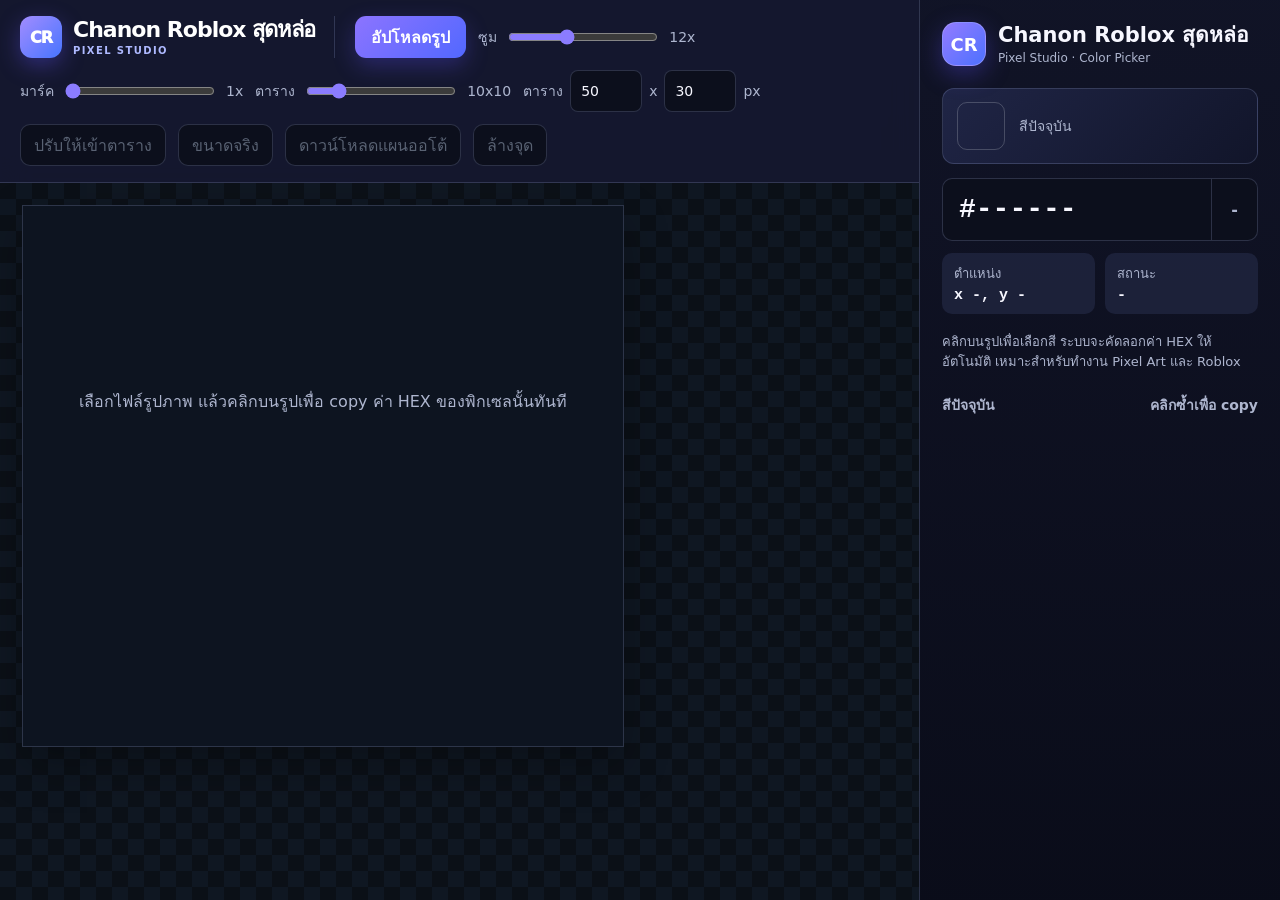
==== index.html @ 6ecd6771 "Update Pixel Studio web app" ====
<!doctype html>
<html lang="th">
<head>
  <meta charset="utf-8">
  <meta name="viewport" content="width=device-width, initial-scale=1">
  <title>Chanon Roblox Pixel Studio</title>
  <style>
    :root {
      color-scheme: dark;
      --ink: #f7f7ff;
      --muted: #aeb6cf;
      --line: rgba(147, 157, 205, .24);
      --panel: #101323;
      --soft: rgba(32, 38, 65, .78);
      --field: #0c0f1c;
      --accent: #8b7cff;
      --accent-strong: #6d55f6;
      --mark: rgba(125, 104, 255, .32);
      font-family: Inter, ui-sans-serif, system-ui, -apple-system, BlinkMacSystemFont, "Segoe UI", sans-serif;
    }

    * {
      box-sizing: border-box;
    }

    body {
      margin: 0;
      min-height: 100vh;
      background:
        radial-gradient(circle at 12% 8%, rgba(100, 73, 255, .19), transparent 28rem),
        radial-gradient(circle at 86% 88%, rgba(29, 185, 255, .12), transparent 26rem),
        #090b15;
      color: var(--ink);
    }

    button,
    input {
      font: inherit;
    }

    .app {
      min-height: 100vh;
      display: grid;
      grid-template-columns: minmax(0, 1fr) 360px;
      gap: 0;
    }

    .stage {
      display: flex;
      flex-direction: column;
      min-width: 0;
      border-right: 1px solid var(--line);
      background: linear-gradient(180deg, rgba(19, 23, 42, .96), rgba(12, 15, 29, .98));
    }

    .toolbar {
      display: flex;
      align-items: center;
      gap: 12px;
      min-height: 76px;
      padding: 16px 20px;
      border-bottom: 1px solid var(--line);
      background: rgba(21, 25, 47, .88);
      backdrop-filter: blur(14px);
      flex-wrap: wrap;
    }

    .top-brand {
      display: flex;
      align-items: center;
      gap: 11px;
      margin-right: 8px;
      padding-right: 19px;
      border-right: 1px solid var(--line);
      white-space: nowrap;
    }

    .top-brand-badge {
      width: 42px;
      height: 42px;
      display: grid;
      place-items: center;
      border-radius: 12px;
      background: linear-gradient(135deg, #a28cff, #4775ff);
      box-shadow: 0 7px 22px rgba(98, 80, 245, .38);
      color: #fff;
      font-weight: 950;
      letter-spacing: -.06em;
    }

    .top-brand-name {
      color: #fff;
      font-size: 22px;
      font-weight: 900;
      line-height: 1;
      letter-spacing: -.045em;
    }

    .top-brand-name span {
      display: block;
      margin-top: 5px;
      color: #aeb9ff;
      font-size: 10px;
      font-weight: 800;
      letter-spacing: .14em;
      text-transform: uppercase;
    }

    .file {
      position: relative;
      display: inline-flex;
      align-items: center;
      justify-content: center;
      min-height: 42px;
      padding: 0 16px;
      border-radius: 11px;
      background: linear-gradient(135deg, #8c74ff, #5268ff);
      box-shadow: 0 8px 22px rgba(92, 75, 245, .30);
      color: white;
      font-weight: 700;
      cursor: pointer;
      overflow: hidden;
    }

    .file input {
      position: absolute;
      inset: 0;
      opacity: 0;
      cursor: pointer;
    }

    .control {
      display: inline-flex;
      align-items: center;
      gap: 9px;
      color: var(--muted);
      font-size: 14px;
      white-space: nowrap;
    }

    .control input {
      width: 150px;
      accent-color: var(--accent);
    }

    .size-box {
      display: inline-flex;
      align-items: center;
      gap: 7px;
      color: var(--muted);
      font-size: 14px;
      white-space: nowrap;
    }

    .size-box input {
      width: 72px;
      min-height: 42px;
      padding: 0 10px;
      border: 1px solid var(--line);
      border-radius: 8px;
      color: var(--ink);
      background: var(--field);
    }

    .ghost {
      min-height: 42px;
      padding: 0 13px;
      border: 1px solid var(--line);
      border-radius: 10px;
      background: var(--field);
      color: var(--ink);
      cursor: pointer;
      transition: border-color .18s ease, background .18s ease, transform .18s ease;
    }

    .ghost:not(:disabled):hover { border-color: rgba(153, 137, 255, .85); background: #171b31; transform: translateY(-1px); }
    .file:hover { filter: brightness(1.1); transform: translateY(-1px); }

    .ghost:disabled {
      color: #596273;
      cursor: default;
    }

    .workspace {
      position: relative;
      flex: 1;
      min-height: 0;
      overflow: auto;
      padding: 22px;
      background:
        linear-gradient(45deg, #0f1722 25%, transparent 25%),
        linear-gradient(-45deg, #0f1722 25%, transparent 25%),
        linear-gradient(45deg, transparent 75%, #0f1722 75%),
        linear-gradient(-45deg, transparent 75%, #0f1722 75%);
      background-color: #0b1017;
      background-size: 32px 32px;
      background-position: 0 0, 0 16px, 16px -16px, -16px 0;
    }

    .image-wrap {
      position: relative;
      display: inline-block;
      min-width: 360px;
      min-height: 240px;
      background: #0d1420;
      border: 1px solid var(--line);
      box-shadow: 0 18px 42px rgba(0, 0, 0, .28);
      transform-origin: top left;
      user-select: none;
    }

    .empty {
      width: 600px;
      max-width: calc(100vw - 390px);
      height: 390px;
      display: grid;
      place-items: center;
      padding: 30px;
      color: var(--muted);
      text-align: center;
    }

    canvas {
      display: none;
    }

    .image-canvas {
      display: block;
      image-rendering: pixelated;
      image-rendering: crisp-edges;
      cursor: crosshair;
    }

    .marks {
      position: absolute;
      inset: 0;
      pointer-events: none;
    }

    .grid {
      position: absolute;
      inset: 0;
      pointer-events: none;
      opacity: .78;
    }

    .resize-dialog {
      width: min(1120px, calc(100vw - 32px));
      max-height: calc(100vh - 32px);
      padding: 0;
      border: 1px solid var(--line);
      border-radius: 12px;
      color: var(--ink);
      background: #111925;
      box-shadow: 0 24px 70px rgba(0, 0, 0, .58);
      overflow: auto;
    }

    .resize-dialog::backdrop {
      background: rgba(3, 7, 13, .76);
      backdrop-filter: blur(3px);
    }

    .dialog-content { padding: 22px; }
    .dialog-content h2 { margin: 0 0 8px; font-size: 20px; }
    .dialog-content p { margin: 0 0 18px; color: var(--muted); line-height: 1.55; }
    .dialog-grid { display: grid; grid-template-columns: 1fr 1fr; gap: 12px; }
    .dialog-field { display: grid; gap: 7px; color: var(--muted); font-size: 14px; }
    .dialog-field input {
      min-height: 46px;
      padding: 0 12px;
      border: 1px solid var(--line);
      border-radius: 8px;
      color: var(--ink);
      background: var(--field);
    }
    .resize-summary {
      margin: 16px 0;
      padding: 11px 12px;
      border-radius: 8px;
      background: var(--soft);
      color: var(--muted);
      font-size: 14px;
      line-height: 1.45;
    }
    .crop-help { margin-top: 16px; color: var(--muted); font-size: 13px; line-height: 1.5; }
    .crop-canvas-wrap {
      position: relative;
      margin-top: 16px;
      overflow: hidden;
      border: 1px solid var(--line);
      border-radius: 8px;
      background: #080d14;
    }
    .crop-canvas { display: block; width: 100%; height: auto; cursor: grab; touch-action: none; }
    .crop-canvas.is-dragging { cursor: grabbing; }
    .crop-zoom { width: 100%; accent-color: var(--accent); }
    .dialog-actions { display: flex; justify-content: flex-end; gap: 10px; }
    .primary {
      min-height: 42px;
      padding: 0 16px;
      border: 0;
      border-radius: 8px;
      background: var(--accent-strong);
      color: white;
      font-weight: 700;
      cursor: pointer;
    }

    .mark {
      position: absolute;
      border: 1px solid rgba(245, 247, 251, .95);
      background: var(--mark);
      box-shadow: 0 0 0 1px rgba(0, 0, 0, .75), 0 0 0 9999px rgba(96, 165, 250, .014);
    }

    .side {
      padding: 22px;
      background: linear-gradient(180deg, rgba(17, 20, 39, .96), rgba(10, 12, 25, .98));
    }

    .brand {
      display: flex;
      align-items: center;
      gap: 12px;
      margin: 0 0 22px;
    }

    .brand-icon {
      width: 44px;
      height: 44px;
      display: grid;
      place-items: center;
      border: 1px solid rgba(180, 169, 255, .5);
      border-radius: 14px;
      background: linear-gradient(135deg, #937bff, #4d71ff);
      box-shadow: 0 8px 24px rgba(89, 75, 236, .36);
      color: white;
      font-weight: 900;
      font-size: 18px;
    }

    .brand h1 {
      margin: 0;
      font-size: 21px;
      line-height: 1.2;
      letter-spacing: 0;
    }

    .brand p {
      margin: 3px 0 0;
      color: var(--muted);
      font-size: 12px;
    }

    .preview {
      height: 76px;
      border-radius: 12px;
      border: 1px solid var(--line);
      background: linear-gradient(135deg, rgba(34, 40, 74, .9), rgba(18, 22, 43, .9));
      margin-bottom: 14px;
      overflow: hidden;
      display: flex;
      align-items: center;
      gap: 14px;
      padding: 14px;
    }

    .preview-color {
      width: 48px;
      height: 48px;
      flex: 0 0 auto;
      border-radius: 10px;
      border: 1px solid rgba(245, 247, 251, .2);
      background: transparent;
    }

    .preview-label {
      color: var(--muted);
      font-size: 14px;
      line-height: 1.35;
    }

    .hex-row {
      display: grid;
      grid-template-columns: 1fr 46px;
      border: 1px solid var(--line);
      border-radius: 10px;
      background: var(--field);
      overflow: hidden;
      margin-bottom: 12px;
    }

    .hex {
      min-width: 0;
      padding: 15px 16px;
      font-size: 28px;
      font-weight: 800;
      letter-spacing: 0;
      font-family: ui-monospace, SFMono-Regular, Consolas, "Liberation Mono", monospace;
    }

    .copy-state {
      display: grid;
      place-items: center;
      border-left: 1px solid var(--line);
      color: var(--muted);
      font-weight: 800;
    }

    .meta {
      display: grid;
      grid-template-columns: 1fr 1fr;
      gap: 10px;
      margin-bottom: 18px;
    }

    .pill {
      padding: 10px 12px;
      border-radius: 10px;
      background: var(--soft);
      color: var(--muted);
      font-size: 13px;
    }

    .pill strong {
      display: block;
      margin-top: 3px;
      color: var(--ink);
      font-size: 15px;
      font-weight: 700;
      font-family: ui-monospace, SFMono-Regular, Consolas, "Liberation Mono", monospace;
    }

    .history-title {
      display: flex;
      align-items: center;
      justify-content: space-between;
      gap: 12px;
      margin: 22px 0 10px;
      color: var(--muted);
      font-size: 14px;
      font-weight: 700;
    }

    .chips {
      display: flex;
      flex-wrap: wrap;
      gap: 8px;
    }

    .chip {
      display: inline-grid;
      grid-template-columns: 22px auto;
      align-items: center;
      gap: 8px;
      min-height: 34px;
      padding: 6px 9px;
      border: 1px solid var(--line);
      border-radius: 8px;
      background: var(--field);
      cursor: pointer;
      color: var(--ink);
      font-size: 13px;
      font-family: ui-monospace, SFMono-Regular, Consolas, "Liberation Mono", monospace;
    }

    .swatch {
      width: 22px;
      height: 22px;
      border-radius: 5px;
      border: 1px solid rgba(245, 247, 251, .22);
    }

    .hint {
      color: var(--muted);
      font-size: 13px;
      line-height: 1.55;
    }

    @media (max-width: 840px) {
      .app {
        grid-template-columns: 1fr;
      }

      .stage {
        border-right: 0;
      }

      .side {
        border-top: 1px solid var(--line);
      }

      .empty {
        max-width: calc(100vw - 46px);
      }

      .top-brand {
        width: 100%;
        margin-right: 0;
        padding: 0 0 12px;
        border-right: 0;
        border-bottom: 1px solid var(--line);
      }
    }
  </style>
</head>
<body>
  <main class="app">
    <section class="stage">
      <div class="toolbar">
        <div class="top-brand" aria-label="Chanon Roblox Pixel Studio">
          <div class="top-brand-badge">CR</div>
          <div class="top-brand-name">Chanon Roblox สุดหล่อ<span>Pixel Studio</span></div>
        </div>
        <label class="file">
          อัปโหลดรูป
          <input id="fileInput" type="file" accept="image/*">
        </label>
        <label class="control">
          ซูม
          <input id="zoomInput" type="range" min="1" max="30" value="12">
          <span id="zoomText">12x</span>
        </label>
        <label class="control">
          มาร์ค
          <input id="markSizeInput" type="range" min="1" max="24" value="1">
          <span id="markSizeText">1x</span>
        </label>
        <label class="control">
          ตาราง
          <input id="gridSizeInput" type="range" min="1" max="50" value="10">
          <span id="gridSizeText">10x10</span>
        </label>
        <label class="size-box">
          ตาราง
          <input id="widthInput" type="number" min="1" max="2000" value="50" aria-label="ความกว้างพิกเซล">
          x
          <input id="heightInput" type="number" min="1" max="2000" value="30" aria-label="ความสูงพิกเซล">
          px
        </label>
        <button id="resizeImage" class="ghost" type="button" disabled>ปรับให้เข้าตาราง</button>
        <button id="naturalSize" class="ghost" type="button" disabled>ขนาดจริง</button>
        <button id="exportPlan" class="ghost" type="button" disabled>ดาวน์โหลดแผนออโต้</button>
        <button id="clearMarks" class="ghost" type="button" disabled>ล้างจุด</button>
      </div>

      <div class="workspace">
        <div id="imageWrap" class="image-wrap">
          <div id="empty" class="empty">เลือกไฟล์รูปภาพ แล้วคลิกบนรูปเพื่อ copy ค่า HEX ของพิกเซลนั้นทันที</div>
          <canvas id="displayCanvas" class="image-canvas"></canvas>
          <div id="grid" class="grid"></div>
          <div id="marks" class="marks"></div>
        </div>
      </div>
    </section>

    <aside class="side">
      <div class="brand">
        <div class="brand-icon">CR</div>
        <div>
          <h1>Chanon Roblox สุดหล่อ</h1>
          <p>Pixel Studio · Color Picker</p>
        </div>
      </div>
      <div class="preview">
        <div id="previewColor" class="preview-color"></div>
        <div class="preview-label">สีปัจจุบัน</div>
      </div>
      <div class="hex-row">
        <div id="hexValue" class="hex">#------</div>
        <div id="copyState" class="copy-state">-</div>
      </div>
      <div class="meta">
        <div class="pill">ตำแหน่ง<strong id="posValue">x -, y -</strong></div>
        <div class="pill">สถานะ<strong id="countValue">-</strong></div>
      </div>
      <p class="hint">คลิกบนรูปเพื่อเลือกสี ระบบจะคัดลอกค่า HEX ให้อัตโนมัติ เหมาะสำหรับทำงาน Pixel Art และ Roblox</p>
      <div class="history-title">
        <span>สีปัจจุบัน</span>
        <span>คลิกซ้ำเพื่อ copy</span>
      </div>
      <div id="history" class="chips"></div>
    </aside>
  </main>

  <dialog id="resizeDialog" class="resize-dialog">
    <form id="resizeForm" method="dialog" class="dialog-content">
      <h2>ตั้งค่าตารางพิกเซล</h2>
      <p id="sourceInfo">รูปที่อัปโหลดจะถูกปรับให้มี 1 พิกเซลต่อ 1 ช่องตาราง</p>
      <div class="dialog-grid">
        <label class="dialog-field">ความกว้าง (ช่อง / px)<input id="dialogWidth" type="number" min="1" max="2000" value="50" required></label>
        <label class="dialog-field">ความสูง (ช่อง / px)<input id="dialogHeight" type="number" min="1" max="2000" value="30" required></label>
      </div>
      <div class="crop-canvas-wrap"><canvas id="cropCanvas" class="crop-canvas" width="1050" height="600"></canvas></div>
      <p class="crop-help">ลากกรอบสว่างเพื่อเลือกส่วนของรูป แล้วเลื่อนซูมเพื่อเลือกพื้นที่ให้แคบลง</p>
      <label class="dialog-field">ซูมพื้นที่ครอป<input id="cropZoom" class="crop-zoom" type="range" min="100" max="500" value="100"></label>
      <div id="resizeSummary" class="resize-summary"></div>
      <div class="dialog-actions">
        <button id="cancelResize" class="ghost" type="button">ยกเลิก</button>
        <button class="primary" type="submit">ตกลง ใช้รูปนี้</button>
      </div>
    </form>
  </dialog>

  <script>
    const fileInput = document.getElementById('fileInput');
    const zoomInput = document.getElementById('zoomInput');
    const zoomText = document.getElementById('zoomText');
    const markSizeInput = document.getElementById('markSizeInput');
    const markSizeText = document.getElementById('markSizeText');
    const gridSizeInput = document.getElementById('gridSizeInput');
    const gridSizeText = document.getElementById('gridSizeText');
    const widthInput = document.getElementById('widthInput');
    const heightInput = document.getElementById('heightInput');
    const resizeImage = document.getElementById('resizeImage');
    const naturalSize = document.getElementById('naturalSize');
    const exportPlan = document.getElementById('exportPlan');
    const clearMarks = document.getElementById('clearMarks');
    const imageWrap = document.getElementById('imageWrap');
    const empty = document.getElementById('empty');
    const canvas = document.getElementById('displayCanvas');
    const ctx = canvas.getContext('2d', { willReadFrequently: true });
    const grid = document.getElementById('grid');
    const marks = document.getElementById('marks');
    const previewColor = document.getElementById('previewColor');
    const hexValue = document.getElementById('hexValue');
    const copyState = document.getElementById('copyState');
    const posValue = document.getElementById('posValue');
    const countValue = document.getElementById('countValue');
    const history = document.getElementById('history');
    const resizeDialog = document.getElementById('resizeDialog');
    const resizeForm = document.getElementById('resizeForm');
    const dialogWidth = document.getElementById('dialogWidth');
    const dialogHeight = document.getElementById('dialogHeight');
    const sourceInfo = document.getElementById('sourceInfo');
    const resizeSummary = document.getElementById('resizeSummary');
    const cancelResize = document.getElementById('cancelResize');
    const cropCanvas = document.getElementById('cropCanvas');
    const cropCtx = cropCanvas.getContext('2d');
    const cropZoomInput = document.getElementById('cropZoom');

    let imageReady = false;
    let sourceImage = null;
    let pendingImage = null;
    let cropSelection = null;
    let committedCrop = null;
    let cropDrag = null;
    let zoom = Number(zoomInput.value);
    let markSize = Number(markSizeInput.value);
    let gridSize = Number(gridSizeInput.value);
    let latestCopyTimer = 0;

    function componentToHex(value) {
      return value.toString(16).padStart(2, '0').toUpperCase();
    }

    function rgbToHex(r, g, b) {
      return `#${componentToHex(r)}${componentToHex(g)}${componentToHex(b)}`;
    }

    async function copyHex(hex) {
      try {
        await navigator.clipboard.writeText(hex);
        setCopyState('✓');
      } catch {
        fallbackCopy(hex);
      }
    }

    function fallbackCopy(hex) {
      const input = document.createElement('input');
      input.value = hex;
      input.style.position = 'fixed';
      input.style.opacity = '0';
      document.body.appendChild(input);
      input.select();
      document.execCommand('copy');
      input.remove();
      setCopyState('✓');
    }

    function setCopyState(text) {
      copyState.textContent = text;
      window.clearTimeout(latestCopyTimer);
      latestCopyTimer = window.setTimeout(() => {
        copyState.textContent = '-';
      }, 900);
    }

    function applyZoom() {
      zoom = Number(zoomInput.value);
      zoomText.textContent = `${zoom}x`;
      canvas.style.width = `${canvas.width * zoom}px`;
      canvas.style.height = `${canvas.height * zoom}px`;
      imageWrap.style.width = imageReady ? `${canvas.width * zoom}px` : '';
      imageWrap.style.height = imageReady ? `${canvas.height * zoom}px` : '';
      marks.style.width = `${canvas.width * zoom}px`;
      marks.style.height = `${canvas.height * zoom}px`;
      grid.style.width = `${canvas.width * zoom}px`;
      grid.style.height = `${canvas.height * zoom}px`;
      applyGrid();

      for (const mark of marks.children) {
        positionMark(mark);
      }
    }

    function applyMarkSize() {
      markSize = Number(markSizeInput.value);
      markSizeText.textContent = `${markSize}x`;

      for (const mark of marks.children) {
        positionMark(mark);
      }
    }

    function applyGrid() {
      gridSize = Number(gridSizeInput.value);
      gridSizeText.textContent = `${gridSize}x${gridSize}`;
      const step = Math.max(1, gridSize * zoom);
      grid.style.backgroundImage = [
        'linear-gradient(to right, rgba(255,255,255,.86) 1px, transparent 1px)',
        'linear-gradient(to bottom, rgba(255,255,255,.86) 1px, transparent 1px)'
      ].join(',');
      grid.style.backgroundSize = `${step}px ${step}px`;
    }

    function positionMark(mark) {
      const x = Number(mark.dataset.x);
      const y = Number(mark.dataset.y);
      const size = Math.max(zoom, zoom * markSize);
      const centerOffset = (size - zoom) / 2;

      mark.style.left = `${(x * zoom) - centerOffset}px`;
      mark.style.top = `${(y * zoom) - centerOffset}px`;
      mark.style.width = `${size}px`;
      mark.style.height = `${size}px`;
    }

    function resetPickedState() {
      marks.innerHTML = '';
      history.innerHTML = '';
      countValue.textContent = '-';
      clearMarks.disabled = true;
      hexValue.textContent = '#------';
      posValue.textContent = 'x -, y -';
      previewColor.style.background = 'transparent';
    }

    function drawSourceToCanvas(width, height) {
      if (!sourceImage) return;

      canvas.width = width;
      canvas.height = height;
      ctx.imageSmoothingEnabled = false;
      ctx.clearRect(0, 0, canvas.width, canvas.height);
      const crop = committedCrop || {
        x: 0, y: 0, width: sourceImage.naturalWidth, height: sourceImage.naturalHeight
      };
      ctx.drawImage(sourceImage, crop.x, crop.y, crop.width, crop.height, 0, 0, width, height);

      widthInput.value = String(width);
      heightInput.value = String(height);
      resetPickedState();
      exportPlan.disabled = false;
      applyZoom();
    }

    function getRequestedSize() {
      const width = Math.max(1, Math.min(2000, Math.floor(Number(widthInput.value) || 1)));
      const height = Math.max(1, Math.min(2000, Math.floor(Number(heightInput.value) || 1)));
      return { width, height };
    }

    function getDialogSize() {
      const width = Math.max(1, Math.min(2000, Math.floor(Number(dialogWidth.value) || 1)));
      const height = Math.max(1, Math.min(2000, Math.floor(Number(dialogHeight.value) || 1)));
      return { width, height };
    }

    function clamp(value, min, max) {
      return Math.max(min, Math.min(max, value));
    }

    function resetCropSelection() {
      if (!pendingImage) return;
      const { width, height } = getDialogSize();
      const aspect = width / height;
      let cropWidth = pendingImage.naturalWidth;
      let cropHeight = cropWidth / aspect;
      if (cropHeight > pendingImage.naturalHeight) {
        cropHeight = pendingImage.naturalHeight;
        cropWidth = cropHeight * aspect;
      }
      cropSelection = {
        x: (pendingImage.naturalWidth - cropWidth) / 2,
        y: (pendingImage.naturalHeight - cropHeight) / 2,
        baseWidth: cropWidth,
        baseHeight: cropHeight,
        width: cropWidth,
        height: cropHeight
      };
      cropZoomInput.value = '100';
      drawCropCanvas();
    }

    function getCropDisplay() {
      const scale = Math.min(cropCanvas.width / pendingImage.naturalWidth, cropCanvas.height / pendingImage.naturalHeight);
      const width = pendingImage.naturalWidth * scale;
      const height = pendingImage.naturalHeight * scale;
      return { scale, x: (cropCanvas.width - width) / 2, y: (cropCanvas.height - height) / 2, width, height };
    }

    function drawCropCanvas() {
      if (!pendingImage || !cropSelection) return;
      const display = getCropDisplay();
      cropCtx.fillStyle = '#080d14';
      cropCtx.fillRect(0, 0, cropCanvas.width, cropCanvas.height);
      cropCtx.drawImage(pendingImage, display.x, display.y, display.width, display.height);
      const rect = {
        x: display.x + cropSelection.x * display.scale,
        y: display.y + cropSelection.y * display.scale,
        width: cropSelection.width * display.scale,
        height: cropSelection.height * display.scale
      };
      cropCtx.fillStyle = 'rgba(0, 0, 0, .58)';
      cropCtx.fillRect(0, 0, cropCanvas.width, rect.y);
      cropCtx.fillRect(0, rect.y + rect.height, cropCanvas.width, cropCanvas.height - rect.y - rect.height);
      cropCtx.fillRect(0, rect.y, rect.x, rect.height);
      cropCtx.fillRect(rect.x + rect.width, rect.y, cropCanvas.width - rect.x - rect.width, rect.height);
      cropCtx.strokeStyle = '#f5f7fb';
      cropCtx.lineWidth = 2;
      cropCtx.strokeRect(rect.x, rect.y, rect.width, rect.height);
      const { width: targetWidth, height: targetHeight } = getDialogSize();
      const cellWidth = rect.width / targetWidth;
      const cellHeight = rect.height / targetHeight;
      cropCtx.save();
      cropCtx.beginPath();
      cropCtx.rect(rect.x, rect.y, rect.width, rect.height);
      cropCtx.clip();
      cropCtx.strokeStyle = 'rgba(245, 247, 251, .26)';
      cropCtx.lineWidth = .5;
      cropCtx.beginPath();
      for (let column = 1; column < targetWidth; column += 1) {
        const x = rect.x + column * cellWidth;
        cropCtx.moveTo(x, rect.y);
        cropCtx.lineTo(x, rect.y + rect.height);
      }
      for (let row = 1; row < targetHeight; row += 1) {
        const y = rect.y + row * cellHeight;
        cropCtx.moveTo(rect.x, y);
        cropCtx.lineTo(rect.x + rect.width, y);
      }
      cropCtx.stroke();
      cropCtx.restore();
    }

    function applyCropZoom() {
      if (!cropSelection || !pendingImage) return;
      const zoomFactor = Number(cropZoomInput.value) / 100;
      const centerX = cropSelection.x + cropSelection.width / 2;
      const centerY = cropSelection.y + cropSelection.height / 2;
      cropSelection.width = cropSelection.baseWidth / zoomFactor;
      cropSelection.height = cropSelection.baseHeight / zoomFactor;
      cropSelection.x = clamp(centerX - cropSelection.width / 2, 0, pendingImage.naturalWidth - cropSelection.width);
      cropSelection.y = clamp(centerY - cropSelection.height / 2, 0, pendingImage.naturalHeight - cropSelection.height);
      drawCropCanvas();
      updateResizeSummary();
    }

    function updateResizeSummary() {
      if (!pendingImage) return;
      const { width, height } = getDialogSize();
      const widthAction = width === pendingImage.naturalWidth ? 'คงความกว้างเดิม' : width < pendingImage.naturalWidth ? 'ย่อความกว้าง' : 'ขยายความกว้าง';
      const heightAction = height === pendingImage.naturalHeight ? 'คงความสูงเดิม' : height < pendingImage.naturalHeight ? 'ย่อความสูง' : 'ขยายความสูง';
      resizeSummary.textContent = `ผลลัพธ์: ตาราง ${width} × ${height} ช่อง (${widthAction}, ${heightAction}) — ช่องละ 1 พิกเซล`;
    }

    function openResizeDialog() {
      dialogWidth.value = widthInput.value;
      dialogHeight.value = heightInput.value;
      sourceInfo.textContent = `ขนาดรูปต้นฉบับ ${pendingImage.naturalWidth} × ${pendingImage.naturalHeight} px เลือกขนาดตารางที่ต้องการ แล้วรูปจะถูกย่อหรือขยายให้พอดีทุกช่อง`;
      updateResizeSummary();
      resetCropSelection();
      resizeDialog.showModal();
    }

    function addMark(x, y, hex) {
      marks.innerHTML = '';
      const mark = document.createElement('div');
      mark.className = 'mark';
      mark.dataset.x = x;
      mark.dataset.y = y;
      mark.title = `${hex} (${x}, ${y})`;
      mark.style.background = 'var(--mark)';
      marks.appendChild(mark);
      positionMark(mark);
      countValue.textContent = 'เลือกแล้ว';
      clearMarks.disabled = false;
    }

    function addHistory(hex) {
      history.innerHTML = '';
      const chip = document.createElement('button');
      chip.className = 'chip';
      chip.type = 'button';
      chip.innerHTML = `<span class="swatch" style="background:${hex}"></span><span>${hex}</span>`;
      chip.addEventListener('click', () => copyHex(hex));
      history.prepend(chip);
    }

    function pickPixel(event) {
      if (!imageReady) return;

      const rect = canvas.getBoundingClientRect();
      const x = Math.floor((event.clientX - rect.left) / zoom);
      const y = Math.floor((event.clientY - rect.top) / zoom);

      if (x < 0 || y < 0 || x >= canvas.width || y >= canvas.height) return;

      const [r, g, b] = ctx.getImageData(x, y, 1, 1).data;
      const hex = rgbToHex(r, g, b);
      hexValue.textContent = hex;
      previewColor.style.background = hex;
      posValue.textContent = `x ${x}, y ${y}`;
      addMark(x, y, hex);
      addHistory(hex);
      copyHex(hex);
    }

    function loadImage(file) {
      const reader = new FileReader();
      reader.onload = () => {
        const image = new Image();
        image.onload = () => {
          pendingImage = image;
          openResizeDialog();
        };
        image.src = reader.result;
      };
      reader.readAsDataURL(file);
    }

    fileInput.addEventListener('change', () => {
      const file = fileInput.files && fileInput.files[0];
      if (file) loadImage(file);
    });

    zoomInput.addEventListener('input', applyZoom);
    markSizeInput.addEventListener('input', applyMarkSize);
    gridSizeInput.addEventListener('input', applyGrid);
    canvas.addEventListener('click', pickPixel);

    resizeImage.addEventListener('click', () => {
      const requested = getRequestedSize();
      drawSourceToCanvas(requested.width, requested.height);
    });

    naturalSize.addEventListener('click', () => {
      if (!sourceImage) return;
      const crop = committedCrop || sourceImage;
      drawSourceToCanvas(Math.round(crop.width || crop.naturalWidth), Math.round(crop.height || crop.naturalHeight));
    });

    dialogWidth.addEventListener('input', () => { updateResizeSummary(); resetCropSelection(); });
    dialogHeight.addEventListener('input', () => { updateResizeSummary(); resetCropSelection(); });
    cropZoomInput.addEventListener('input', applyCropZoom);

    cropCanvas.addEventListener('pointerdown', (event) => {
      if (!cropSelection || !pendingImage) return;
      const bounds = cropCanvas.getBoundingClientRect();
      const display = getCropDisplay();
      const x = (event.clientX - bounds.left) * (cropCanvas.width / bounds.width);
      const y = (event.clientY - bounds.top) * (cropCanvas.height / bounds.height);
      const rectX = display.x + cropSelection.x * display.scale;
      const rectY = display.y + cropSelection.y * display.scale;
      const rectW = cropSelection.width * display.scale;
      const rectH = cropSelection.height * display.scale;
      if (x < rectX || x > rectX + rectW || y < rectY || y > rectY + rectH) return;
      cropDrag = { x, y, cropX: cropSelection.x, cropY: cropSelection.y, scale: display.scale };
      cropCanvas.setPointerCapture(event.pointerId);
      cropCanvas.classList.add('is-dragging');
    });

    cropCanvas.addEventListener('pointermove', (event) => {
      if (!cropDrag || !pendingImage) return;
      const bounds = cropCanvas.getBoundingClientRect();
      const x = (event.clientX - bounds.left) * (cropCanvas.width / bounds.width);
      const y = (event.clientY - bounds.top) * (cropCanvas.height / bounds.height);
      cropSelection.x = clamp(cropDrag.cropX + (x - cropDrag.x) / cropDrag.scale, 0, pendingImage.naturalWidth - cropSelection.width);
      cropSelection.y = clamp(cropDrag.cropY + (y - cropDrag.y) / cropDrag.scale, 0, pendingImage.naturalHeight - cropSelection.height);
      drawCropCanvas();
    });

    function stopCropDrag() {
      cropDrag = null;
      cropCanvas.classList.remove('is-dragging');
    }

    cropCanvas.addEventListener('pointerup', stopCropDrag);
    cropCanvas.addEventListener('pointercancel', stopCropDrag);

    resizeForm.addEventListener('submit', () => {
      const { width, height } = getDialogSize();
      sourceImage = pendingImage;
      committedCrop = { ...cropSelection };
      pendingImage = null;
      widthInput.value = String(width);
      heightInput.value = String(height);
      imageReady = true;
      empty.style.display = 'none';
      canvas.style.display = 'block';
      resizeImage.disabled = false;
      naturalSize.disabled = false;
      drawSourceToCanvas(width, height);
      cropSelection = null;
    });

    cancelResize.addEventListener('click', () => {
      resizeDialog.close();
      fileInput.value = '';
      pendingImage = null;
    });

    resizeDialog.addEventListener('cancel', () => {
      fileInput.value = '';
      pendingImage = null;
    });

    clearMarks.addEventListener('click', () => {
      marks.innerHTML = '';
      history.innerHTML = '';
      countValue.textContent = '-';
      clearMarks.disabled = true;
    });

    exportPlan.addEventListener('click', () => {
      if (!imageReady || !canvas.width || !canvas.height) return;

      const data = ctx.getImageData(0, 0, canvas.width, canvas.height).data;
      const pixels = [];
      for (let y = 0; y < canvas.height; y += 1) {
        for (let x = 0; x < canvas.width; x += 1) {
          const index = (y * canvas.width + x) * 4;
          pixels.push({
            x,
            y,
            hex: rgbToHex(data[index], data[index + 1], data[index + 2])
          });
        }
      }

      const plan = {
        format: 'chanon-pixel-automation/v1',
        width: canvas.width,
        height: canvas.height,
        createdAt: new Date().toISOString(),
        pixels
      };
      const blob = new Blob([JSON.stringify(plan, null, 2)], { type: 'application/json' });
      const url = URL.createObjectURL(blob);
      const link = document.createElement('a');
      link.href = url;
      link.download = `chanon-pixel-plan-${canvas.width}x${canvas.height}.json`;
      link.click();
      URL.revokeObjectURL(url);
    });
  </script>
</body>
</html>
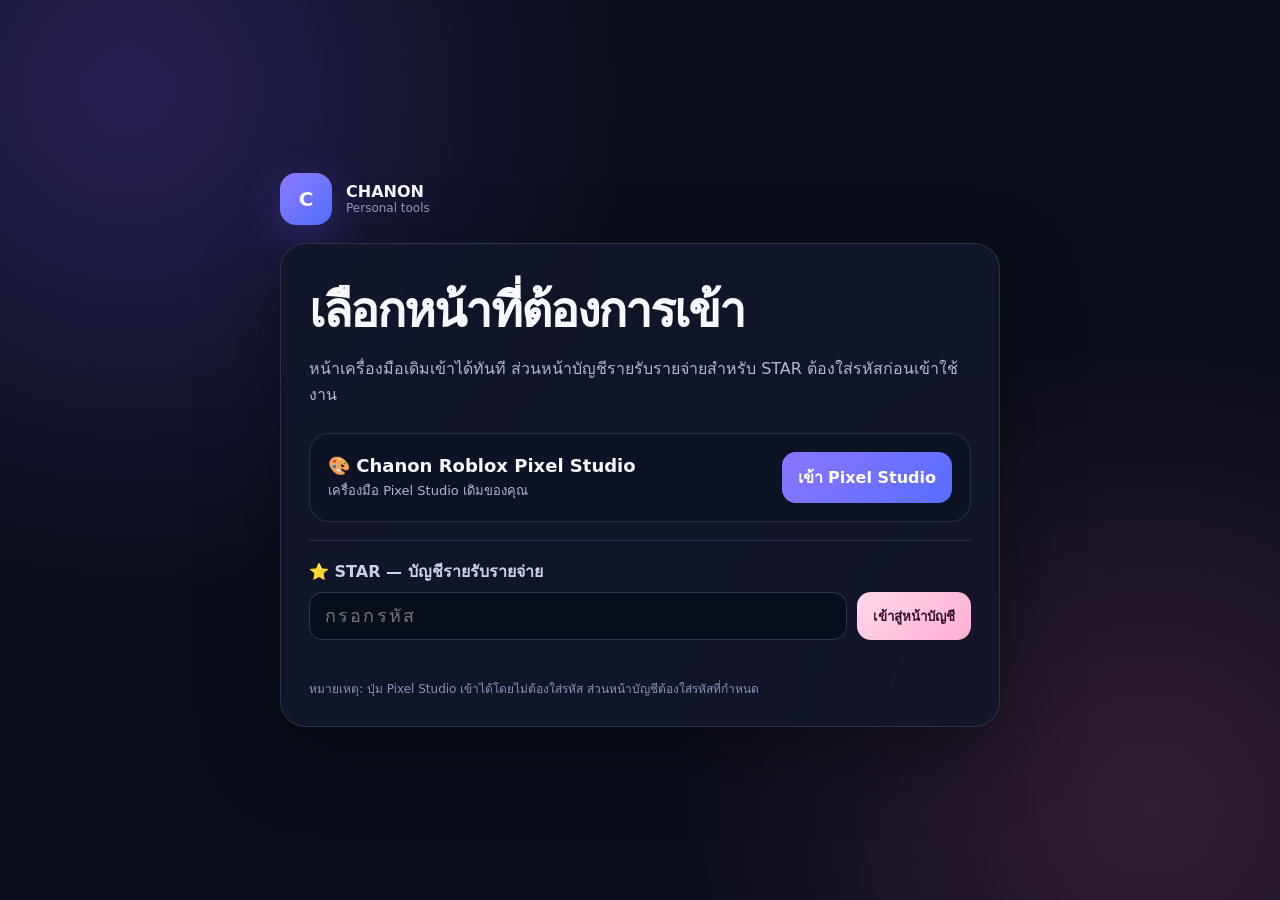
==== commit 3ae422e9: "Add gateway for Pixel Studio and STAR budget" ====
--- a/index.html
+++ b/index.html
@@ -1,1071 +1,70 @@
 <!doctype html>
 <html lang="th">
 <head>
-  <meta charset="utf-8">
-  <meta name="viewport" content="width=device-width, initial-scale=1">
-  <title>Chanon Roblox Pixel Studio</title>
-  <style>
-    :root {
-      color-scheme: dark;
-      --ink: #f7f7ff;
-      --muted: #aeb6cf;
-      --line: rgba(147, 157, 205, .24);
-      --panel: #101323;
-      --soft: rgba(32, 38, 65, .78);
-      --field: #0c0f1c;
-      --accent: #8b7cff;
-      --accent-strong: #6d55f6;
-      --mark: rgba(125, 104, 255, .32);
-      font-family: Inter, ui-sans-serif, system-ui, -apple-system, BlinkMacSystemFont, "Segoe UI", sans-serif;
-    }
-
-    * {
-      box-sizing: border-box;
-    }
-
-    body {
-      margin: 0;
-      min-height: 100vh;
-      background:
-        radial-gradient(circle at 12% 8%, rgba(100, 73, 255, .19), transparent 28rem),
-        radial-gradient(circle at 86% 88%, rgba(29, 185, 255, .12), transparent 26rem),
-        #090b15;
-      color: var(--ink);
-    }
-
-    button,
-    input {
-      font: inherit;
-    }
-
-    .app {
-      min-height: 100vh;
-      display: grid;
-      grid-template-columns: minmax(0, 1fr) 360px;
-      gap: 0;
-    }
-
-    .stage {
-      display: flex;
-      flex-direction: column;
-      min-width: 0;
-      border-right: 1px solid var(--line);
-      background: linear-gradient(180deg, rgba(19, 23, 42, .96), rgba(12, 15, 29, .98));
-    }
-
-    .toolbar {
-      display: flex;
-      align-items: center;
-      gap: 12px;
-      min-height: 76px;
-      padding: 16px 20px;
-      border-bottom: 1px solid var(--line);
-      background: rgba(21, 25, 47, .88);
-      backdrop-filter: blur(14px);
-      flex-wrap: wrap;
-    }
-
-    .top-brand {
-      display: flex;
-      align-items: center;
-      gap: 11px;
-      margin-right: 8px;
-      padding-right: 19px;
-      border-right: 1px solid var(--line);
-      white-space: nowrap;
-    }
-
-    .top-brand-badge {
-      width: 42px;
-      height: 42px;
-      display: grid;
-      place-items: center;
-      border-radius: 12px;
-      background: linear-gradient(135deg, #a28cff, #4775ff);
-      box-shadow: 0 7px 22px rgba(98, 80, 245, .38);
-      color: #fff;
-      font-weight: 950;
-      letter-spacing: -.06em;
-    }
-
-    .top-brand-name {
-      color: #fff;
-      font-size: 22px;
-      font-weight: 900;
-      line-height: 1;
-      letter-spacing: -.045em;
-    }
-
-    .top-brand-name span {
-      display: block;
-      margin-top: 5px;
-      color: #aeb9ff;
-      font-size: 10px;
-      font-weight: 800;
-      letter-spacing: .14em;
-      text-transform: uppercase;
-    }
-
-    .file {
-      position: relative;
-      display: inline-flex;
-      align-items: center;
-      justify-content: center;
-      min-height: 42px;
-      padding: 0 16px;
-      border-radius: 11px;
-      background: linear-gradient(135deg, #8c74ff, #5268ff);
-      box-shadow: 0 8px 22px rgba(92, 75, 245, .30);
-      color: white;
-      font-weight: 700;
-      cursor: pointer;
-      overflow: hidden;
-    }
-
-    .file input {
-      position: absolute;
-      inset: 0;
-      opacity: 0;
-      cursor: pointer;
-    }
-
-    .control {
-      display: inline-flex;
-      align-items: center;
-      gap: 9px;
-      color: var(--muted);
-      font-size: 14px;
-      white-space: nowrap;
-    }
-
-    .control input {
-      width: 150px;
-      accent-color: var(--accent);
-    }
-
-    .size-box {
-      display: inline-flex;
-      align-items: center;
-      gap: 7px;
-      color: var(--muted);
-      font-size: 14px;
-      white-space: nowrap;
-    }
-
-    .size-box input {
-      width: 72px;
-      min-height: 42px;
-      padding: 0 10px;
-      border: 1px solid var(--line);
-      border-radius: 8px;
-      color: var(--ink);
-      background: var(--field);
-    }
-
-    .ghost {
-      min-height: 42px;
-      padding: 0 13px;
-      border: 1px solid var(--line);
-      border-radius: 10px;
-      background: var(--field);
-      color: var(--ink);
-      cursor: pointer;
-      transition: border-color .18s ease, background .18s ease, transform .18s ease;
-    }
-
-    .ghost:not(:disabled):hover { border-color: rgba(153, 137, 255, .85); background: #171b31; transform: translateY(-1px); }
-    .file:hover { filter: brightness(1.1); transform: translateY(-1px); }
-
-    .ghost:disabled {
-      color: #596273;
-      cursor: default;
-    }
-
-    .workspace {
-      position: relative;
-      flex: 1;
-      min-height: 0;
-      overflow: auto;
-      padding: 22px;
-      background:
-        linear-gradient(45deg, #0f1722 25%, transparent 25%),
-        linear-gradient(-45deg, #0f1722 25%, transparent 25%),
-        linear-gradient(45deg, transparent 75%, #0f1722 75%),
-        linear-gradient(-45deg, transparent 75%, #0f1722 75%);
-      background-color: #0b1017;
-      background-size: 32px 32px;
-      background-position: 0 0, 0 16px, 16px -16px, -16px 0;
-    }
-
-    .image-wrap {
-      position: relative;
-      display: inline-block;
-      min-width: 360px;
-      min-height: 240px;
-      background: #0d1420;
-      border: 1px solid var(--line);
-      box-shadow: 0 18px 42px rgba(0, 0, 0, .28);
-      transform-origin: top left;
-      user-select: none;
-    }
-
-    .empty {
-      width: 600px;
-      max-width: calc(100vw - 390px);
-      height: 390px;
-      display: grid;
-      place-items: center;
-      padding: 30px;
-      color: var(--muted);
-      text-align: center;
-    }
-
-    canvas {
-      display: none;
-    }
-
-    .image-canvas {
-      display: block;
-      image-rendering: pixelated;
-      image-rendering: crisp-edges;
-      cursor: crosshair;
-    }
-
-    .marks {
-      position: absolute;
-      inset: 0;
-      pointer-events: none;
-    }
-
-    .grid {
-      position: absolute;
-      inset: 0;
-      pointer-events: none;
-      opacity: .78;
-    }
-
-    .resize-dialog {
-      width: min(1120px, calc(100vw - 32px));
-      max-height: calc(100vh - 32px);
-      padding: 0;
-      border: 1px solid var(--line);
-      border-radius: 12px;
-      color: var(--ink);
-      background: #111925;
-      box-shadow: 0 24px 70px rgba(0, 0, 0, .58);
-      overflow: auto;
-    }
-
-    .resize-dialog::backdrop {
-      background: rgba(3, 7, 13, .76);
-      backdrop-filter: blur(3px);
-    }
-
-    .dialog-content { padding: 22px; }
-    .dialog-content h2 { margin: 0 0 8px; font-size: 20px; }
-    .dialog-content p { margin: 0 0 18px; color: var(--muted); line-height: 1.55; }
-    .dialog-grid { display: grid; grid-template-columns: 1fr 1fr; gap: 12px; }
-    .dialog-field { display: grid; gap: 7px; color: var(--muted); font-size: 14px; }
-    .dialog-field input {
-      min-height: 46px;
-      padding: 0 12px;
-      border: 1px solid var(--line);
-      border-radius: 8px;
-      color: var(--ink);
-      background: var(--field);
-    }
-    .resize-summary {
-      margin: 16px 0;
-      padding: 11px 12px;
-      border-radius: 8px;
-      background: var(--soft);
-      color: var(--muted);
-      font-size: 14px;
-      line-height: 1.45;
-    }
-    .crop-help { margin-top: 16px; color: var(--muted); font-size: 13px; line-height: 1.5; }
-    .crop-canvas-wrap {
-      position: relative;
-      margin-top: 16px;
-      overflow: hidden;
-      border: 1px solid var(--line);
-      border-radius: 8px;
-      background: #080d14;
-    }
-    .crop-canvas { display: block; width: 100%; height: auto; cursor: grab; touch-action: none; }
-    .crop-canvas.is-dragging { cursor: grabbing; }
-    .crop-zoom { width: 100%; accent-color: var(--accent); }
-    .dialog-actions { display: flex; justify-content: flex-end; gap: 10px; }
-    .primary {
-      min-height: 42px;
-      padding: 0 16px;
-      border: 0;
-      border-radius: 8px;
-      background: var(--accent-strong);
-      color: white;
-      font-weight: 700;
-      cursor: pointer;
-    }
-
-    .mark {
-      position: absolute;
-      border: 1px solid rgba(245, 247, 251, .95);
-      background: var(--mark);
-      box-shadow: 0 0 0 1px rgba(0, 0, 0, .75), 0 0 0 9999px rgba(96, 165, 250, .014);
-    }
-
-    .side {
-      padding: 22px;
-      background: linear-gradient(180deg, rgba(17, 20, 39, .96), rgba(10, 12, 25, .98));
-    }
-
-    .brand {
-      display: flex;
-      align-items: center;
-      gap: 12px;
-      margin: 0 0 22px;
-    }
-
-    .brand-icon {
-      width: 44px;
-      height: 44px;
-      display: grid;
-      place-items: center;
-      border: 1px solid rgba(180, 169, 255, .5);
-      border-radius: 14px;
-      background: linear-gradient(135deg, #937bff, #4d71ff);
-      box-shadow: 0 8px 24px rgba(89, 75, 236, .36);
-      color: white;
-      font-weight: 900;
-      font-size: 18px;
-    }
-
-    .brand h1 {
-      margin: 0;
-      font-size: 21px;
-      line-height: 1.2;
-      letter-spacing: 0;
-    }
-
-    .brand p {
-      margin: 3px 0 0;
-      color: var(--muted);
-      font-size: 12px;
-    }
-
-    .preview {
-      height: 76px;
-      border-radius: 12px;
-      border: 1px solid var(--line);
-      background: linear-gradient(135deg, rgba(34, 40, 74, .9), rgba(18, 22, 43, .9));
-      margin-bottom: 14px;
-      overflow: hidden;
-      display: flex;
-      align-items: center;
-      gap: 14px;
-      padding: 14px;
-    }
-
-    .preview-color {
-      width: 48px;
-      height: 48px;
-      flex: 0 0 auto;
-      border-radius: 10px;
-      border: 1px solid rgba(245, 247, 251, .2);
-      background: transparent;
-    }
-
-    .preview-label {
-      color: var(--muted);
-      font-size: 14px;
-      line-height: 1.35;
-    }
-
-    .hex-row {
-      display: grid;
-      grid-template-columns: 1fr 46px;
-      border: 1px solid var(--line);
-      border-radius: 10px;
-      background: var(--field);
-      overflow: hidden;
-      margin-bottom: 12px;
-    }
-
-    .hex {
-      min-width: 0;
-      padding: 15px 16px;
-      font-size: 28px;
-      font-weight: 800;
-      letter-spacing: 0;
-      font-family: ui-monospace, SFMono-Regular, Consolas, "Liberation Mono", monospace;
-    }
-
-    .copy-state {
-      display: grid;
-      place-items: center;
-      border-left: 1px solid var(--line);
-      color: var(--muted);
-      font-weight: 800;
-    }
-
-    .meta {
-      display: grid;
-      grid-template-columns: 1fr 1fr;
-      gap: 10px;
-      margin-bottom: 18px;
-    }
-
-    .pill {
-      padding: 10px 12px;
-      border-radius: 10px;
-      background: var(--soft);
-      color: var(--muted);
-      font-size: 13px;
-    }
-
-    .pill strong {
-      display: block;
-      margin-top: 3px;
-      color: var(--ink);
-      font-size: 15px;
-      font-weight: 700;
-      font-family: ui-monospace, SFMono-Regular, Consolas, "Liberation Mono", monospace;
-    }
-
-    .history-title {
-      display: flex;
-      align-items: center;
-      justify-content: space-between;
-      gap: 12px;
-      margin: 22px 0 10px;
-      color: var(--muted);
-      font-size: 14px;
-      font-weight: 700;
-    }
-
-    .chips {
-      display: flex;
-      flex-wrap: wrap;
-      gap: 8px;
-    }
-
-    .chip {
-      display: inline-grid;
-      grid-template-columns: 22px auto;
-      align-items: center;
-      gap: 8px;
-      min-height: 34px;
-      padding: 6px 9px;
-      border: 1px solid var(--line);
-      border-radius: 8px;
-      background: var(--field);
-      cursor: pointer;
-      color: var(--ink);
-      font-size: 13px;
-      font-family: ui-monospace, SFMono-Regular, Consolas, "Liberation Mono", monospace;
-    }
-
-    .swatch {
-      width: 22px;
-      height: 22px;
-      border-radius: 5px;
-      border: 1px solid rgba(245, 247, 251, .22);
-    }
-
-    .hint {
-      color: var(--muted);
-      font-size: 13px;
-      line-height: 1.55;
-    }
-
-    @media (max-width: 840px) {
-      .app {
-        grid-template-columns: 1fr;
-      }
-
-      .stage {
-        border-right: 0;
-      }
-
-      .side {
-        border-top: 1px solid var(--line);
-      }
-
-      .empty {
-        max-width: calc(100vw - 46px);
-      }
-
-      .top-brand {
-        width: 100%;
-        margin-right: 0;
-        padding: 0 0 12px;
-        border-right: 0;
-        border-bottom: 1px solid var(--line);
-      }
-    }
-  </style>
+<meta charset="utf-8">
+<meta name="viewport" content="width=device-width,initial-scale=1">
+<title>Chanon Tools</title>
+<meta name="theme-color" content="#0b1020">
+<style>
+:root{font-family:Inter,ui-sans-serif,system-ui,-apple-system,BlinkMacSystemFont,"Segoe UI",sans-serif;color:#f7f8ff;background:#090d18}
+*{box-sizing:border-box}body{margin:0;min-height:100vh;display:grid;place-items:center;padding:24px;background:
+radial-gradient(circle at 10% 10%,rgba(126,91,255,.25),transparent 32rem),
+radial-gradient(circle at 90% 90%,rgba(255,112,181,.17),transparent 30rem),#090d18}
+.shell{width:min(720px,100%)}.brand{display:flex;align-items:center;gap:14px;margin-bottom:18px}.logo{width:52px;height:52px;border-radius:16px;display:grid;place-items:center;background:linear-gradient(135deg,#8d79ff,#5372ff);font-weight:900;font-size:20px;box-shadow:0 12px 40px rgba(104,83,255,.3)}
+.card{background:rgba(18,23,42,.9);border:1px solid rgba(170,180,230,.18);border-radius:26px;padding:28px;box-shadow:0 26px 80px rgba(0,0,0,.35);backdrop-filter:blur(18px)}
+h1{margin:0;font-size:clamp(28px,6vw,48px);letter-spacing:-.04em}.sub{color:#aeb7d3;margin:8px 0 26px;line-height:1.6}
+.actions{display:grid;gap:16px}.tool{display:flex;align-items:center;justify-content:space-between;gap:16px;padding:18px;border:1px solid rgba(170,180,230,.16);border-radius:20px;background:#0d1324}.tool strong{display:block;font-size:18px}.tool span{display:block;color:#aeb7d3;font-size:13px;margin-top:4px}
+a.btn,button{border:0;border-radius:14px;padding:13px 16px;font-weight:800;cursor:pointer;text-decoration:none;white-space:nowrap}.primary{color:white;background:linear-gradient(135deg,#8b76ff,#586dff)}.pink{color:#351227;background:linear-gradient(135deg,#ffd8ea,#ffaed2)}
+.lock{margin-top:18px;padding-top:18px;border-top:1px solid rgba(170,180,230,.14)}label{display:block;color:#cbd2e7;font-weight:700;margin-bottom:8px}.row{display:grid;grid-template-columns:1fr auto;gap:10px}input{width:100%;min-height:48px;border:1px solid rgba(170,180,230,.22);border-radius:14px;background:#090e1c;color:#fff;padding:0 15px;font-size:18px;letter-spacing:.12em;outline:none}input:focus{border-color:#8c7aff;box-shadow:0 0 0 3px rgba(140,122,255,.13)}
+.note{margin-top:10px;color:#8893b4;font-size:12px;line-height:1.5}.error{height:22px;margin-top:8px;color:#ff9fbd;font-size:13px}
+@media(max-width:580px){.card{padding:20px}.tool{align-items:flex-start;flex-direction:column}.tool a{width:100%;text-align:center}.row{grid-template-columns:1fr}.row button{min-height:48px}}
+</style>
 </head>
 <body>
-  <main class="app">
-    <section class="stage">
-      <div class="toolbar">
-        <div class="top-brand" aria-label="Chanon Roblox Pixel Studio">
-          <div class="top-brand-badge">CR</div>
-          <div class="top-brand-name">Chanon Roblox สุดหล่อ<span>Pixel Studio</span></div>
-        </div>
-        <label class="file">
-          อัปโหลดรูป
-          <input id="fileInput" type="file" accept="image/*">
-        </label>
-        <label class="control">
-          ซูม
-          <input id="zoomInput" type="range" min="1" max="30" value="12">
-          <span id="zoomText">12x</span>
-        </label>
-        <label class="control">
-          มาร์ค
-          <input id="markSizeInput" type="range" min="1" max="24" value="1">
-          <span id="markSizeText">1x</span>
-        </label>
-        <label class="control">
-          ตาราง
-          <input id="gridSizeInput" type="range" min="1" max="50" value="10">
-          <span id="gridSizeText">10x10</span>
-        </label>
-        <label class="size-box">
-          ตาราง
-          <input id="widthInput" type="number" min="1" max="2000" value="50" aria-label="ความกว้างพิกเซล">
-          x
-          <input id="heightInput" type="number" min="1" max="2000" value="30" aria-label="ความสูงพิกเซล">
-          px
-        </label>
-        <button id="resizeImage" class="ghost" type="button" disabled>ปรับให้เข้าตาราง</button>
-        <button id="naturalSize" class="ghost" type="button" disabled>ขนาดจริง</button>
-        <button id="exportPlan" class="ghost" type="button" disabled>ดาวน์โหลดแผนออโต้</button>
-        <button id="clearMarks" class="ghost" type="button" disabled>ล้างจุด</button>
+<main class="shell">
+  <div class="brand"><div class="logo">C</div><div><strong>CHANON</strong><div style="color:#8f9abb;font-size:12px">Personal tools</div></div></div>
+  <section class="card">
+    <h1>เลือกหน้าที่ต้องการเข้า</h1>
+    <p class="sub">หน้าเครื่องมือเดิมเข้าได้ทันที ส่วนหน้าบัญชีรายรับรายจ่ายสำหรับ STAR ต้องใส่รหัสก่อนเข้าใช้งาน</p>
+    <div class="actions">
+      <div class="tool">
+        <div><strong>🎨 Chanon Roblox Pixel Studio</strong><span>เครื่องมือ Pixel Studio เดิมของคุณ</span></div>
+        <a class="btn primary" href="./studio.html">เข้า Pixel Studio</a>
       </div>
-
-      <div class="workspace">
-        <div id="imageWrap" class="image-wrap">
-          <div id="empty" class="empty">เลือกไฟล์รูปภาพ แล้วคลิกบนรูปเพื่อ copy ค่า HEX ของพิกเซลนั้นทันที</div>
-          <canvas id="displayCanvas" class="image-canvas"></canvas>
-          <div id="grid" class="grid"></div>
-          <div id="marks" class="marks"></div>
-        </div>
+    </div>
+    <div class="lock">
+      <label for="passcode">⭐ STAR — บัญชีรายรับรายจ่าย</label>
+      <div class="row">
+        <input id="passcode" type="password" inputmode="numeric" maxlength="12" autocomplete="off" placeholder="กรอกรหัส">
+        <button id="enterBudget" class="pink" type="button">เข้าสู่หน้าบัญชี</button>
       </div>
-    </section>
-
-    <aside class="side">
-      <div class="brand">
-        <div class="brand-icon">CR</div>
-        <div>
-          <h1>Chanon Roblox สุดหล่อ</h1>
-          <p>Pixel Studio · Color Picker</p>
-        </div>
-      </div>
-      <div class="preview">
-        <div id="previewColor" class="preview-color"></div>
-        <div class="preview-label">สีปัจจุบัน</div>
-      </div>
-      <div class="hex-row">
-        <div id="hexValue" class="hex">#------</div>
-        <div id="copyState" class="copy-state">-</div>
-      </div>
-      <div class="meta">
-        <div class="pill">ตำแหน่ง<strong id="posValue">x -, y -</strong></div>
-        <div class="pill">สถานะ<strong id="countValue">-</strong></div>
-      </div>
-      <p class="hint">คลิกบนรูปเพื่อเลือกสี ระบบจะคัดลอกค่า HEX ให้อัตโนมัติ เหมาะสำหรับทำงาน Pixel Art และ Roblox</p>
-      <div class="history-title">
-        <span>สีปัจจุบัน</span>
-        <span>คลิกซ้ำเพื่อ copy</span>
-      </div>
-      <div id="history" class="chips"></div>
-    </aside>
-  </main>
-
-  <dialog id="resizeDialog" class="resize-dialog">
-    <form id="resizeForm" method="dialog" class="dialog-content">
-      <h2>ตั้งค่าตารางพิกเซล</h2>
-      <p id="sourceInfo">รูปที่อัปโหลดจะถูกปรับให้มี 1 พิกเซลต่อ 1 ช่องตาราง</p>
-      <div class="dialog-grid">
-        <label class="dialog-field">ความกว้าง (ช่อง / px)<input id="dialogWidth" type="number" min="1" max="2000" value="50" required></label>
-        <label class="dialog-field">ความสูง (ช่อง / px)<input id="dialogHeight" type="number" min="1" max="2000" value="30" required></label>
-      </div>
-      <div class="crop-canvas-wrap"><canvas id="cropCanvas" class="crop-canvas" width="1050" height="600"></canvas></div>
-      <p class="crop-help">ลากกรอบสว่างเพื่อเลือกส่วนของรูป แล้วเลื่อนซูมเพื่อเลือกพื้นที่ให้แคบลง</p>
-      <label class="dialog-field">ซูมพื้นที่ครอป<input id="cropZoom" class="crop-zoom" type="range" min="100" max="500" value="100"></label>
-      <div id="resizeSummary" class="resize-summary"></div>
-      <div class="dialog-actions">
-        <button id="cancelResize" class="ghost" type="button">ยกเลิก</button>
-        <button class="primary" type="submit">ตกลง ใช้รูปนี้</button>
-      </div>
-    </form>
-  </dialog>
-
-  <script>
-    const fileInput = document.getElementById('fileInput');
-    const zoomInput = document.getElementById('zoomInput');
-    const zoomText = document.getElementById('zoomText');
-    const markSizeInput = document.getElementById('markSizeInput');
-    const markSizeText = document.getElementById('markSizeText');
-    const gridSizeInput = document.getElementById('gridSizeInput');
-    const gridSizeText = document.getElementById('gridSizeText');
-    const widthInput = document.getElementById('widthInput');
-    const heightInput = document.getElementById('heightInput');
-    const resizeImage = document.getElementById('resizeImage');
-    const naturalSize = document.getElementById('naturalSize');
-    const exportPlan = document.getElementById('exportPlan');
-    const clearMarks = document.getElementById('clearMarks');
-    const imageWrap = document.getElementById('imageWrap');
-    const empty = document.getElementById('empty');
-    const canvas = document.getElementById('displayCanvas');
-    const ctx = canvas.getContext('2d', { willReadFrequently: true });
-    const grid = document.getElementById('grid');
-    const marks = document.getElementById('marks');
-    const previewColor = document.getElementById('previewColor');
-    const hexValue = document.getElementById('hexValue');
-    const copyState = document.getElementById('copyState');
-    const posValue = document.getElementById('posValue');
-    const countValue = document.getElementById('countValue');
-    const history = document.getElementById('history');
-    const resizeDialog = document.getElementById('resizeDialog');
-    const resizeForm = document.getElementById('resizeForm');
-    const dialogWidth = document.getElementById('dialogWidth');
-    const dialogHeight = document.getElementById('dialogHeight');
-    const sourceInfo = document.getElementById('sourceInfo');
-    const resizeSummary = document.getElementById('resizeSummary');
-    const cancelResize = document.getElementById('cancelResize');
-    const cropCanvas = document.getElementById('cropCanvas');
-    const cropCtx = cropCanvas.getContext('2d');
-    const cropZoomInput = document.getElementById('cropZoom');
-
-    let imageReady = false;
-    let sourceImage = null;
-    let pendingImage = null;
-    let cropSelection = null;
-    let committedCrop = null;
-    let cropDrag = null;
-    let zoom = Number(zoomInput.value);
-    let markSize = Number(markSizeInput.value);
-    let gridSize = Number(gridSizeInput.value);
-    let latestCopyTimer = 0;
-
-    function componentToHex(value) {
-      return value.toString(16).padStart(2, '0').toUpperCase();
-    }
-
-    function rgbToHex(r, g, b) {
-      return `#${componentToHex(r)}${componentToHex(g)}${componentToHex(b)}`;
-    }
-
-    async function copyHex(hex) {
-      try {
-        await navigator.clipboard.writeText(hex);
-        setCopyState('✓');
-      } catch {
-        fallbackCopy(hex);
-      }
-    }
-
-    function fallbackCopy(hex) {
-      const input = document.createElement('input');
-      input.value = hex;
-      input.style.position = 'fixed';
-      input.style.opacity = '0';
-      document.body.appendChild(input);
-      input.select();
-      document.execCommand('copy');
-      input.remove();
-      setCopyState('✓');
-    }
-
-    function setCopyState(text) {
-      copyState.textContent = text;
-      window.clearTimeout(latestCopyTimer);
-      latestCopyTimer = window.setTimeout(() => {
-        copyState.textContent = '-';
-      }, 900);
-    }
-
-    function applyZoom() {
-      zoom = Number(zoomInput.value);
-      zoomText.textContent = `${zoom}x`;
-      canvas.style.width = `${canvas.width * zoom}px`;
-      canvas.style.height = `${canvas.height * zoom}px`;
-      imageWrap.style.width = imageReady ? `${canvas.width * zoom}px` : '';
-      imageWrap.style.height = imageReady ? `${canvas.height * zoom}px` : '';
-      marks.style.width = `${canvas.width * zoom}px`;
-      marks.style.height = `${canvas.height * zoom}px`;
-      grid.style.width = `${canvas.width * zoom}px`;
-      grid.style.height = `${canvas.height * zoom}px`;
-      applyGrid();
-
-      for (const mark of marks.children) {
-        positionMark(mark);
-      }
-    }
-
-    function applyMarkSize() {
-      markSize = Number(markSizeInput.value);
-      markSizeText.textContent = `${markSize}x`;
-
-      for (const mark of marks.children) {
-        positionMark(mark);
-      }
-    }
-
-    function applyGrid() {
-      gridSize = Number(gridSizeInput.value);
-      gridSizeText.textContent = `${gridSize}x${gridSize}`;
-      const step = Math.max(1, gridSize * zoom);
-      grid.style.backgroundImage = [
-        'linear-gradient(to right, rgba(255,255,255,.86) 1px, transparent 1px)',
-        'linear-gradient(to bottom, rgba(255,255,255,.86) 1px, transparent 1px)'
-      ].join(',');
-      grid.style.backgroundSize = `${step}px ${step}px`;
-    }
-
-    function positionMark(mark) {
-      const x = Number(mark.dataset.x);
-      const y = Number(mark.dataset.y);
-      const size = Math.max(zoom, zoom * markSize);
-      const centerOffset = (size - zoom) / 2;
-
-      mark.style.left = `${(x * zoom) - centerOffset}px`;
-      mark.style.top = `${(y * zoom) - centerOffset}px`;
-      mark.style.width = `${size}px`;
-      mark.style.height = `${size}px`;
-    }
-
-    function resetPickedState() {
-      marks.innerHTML = '';
-      history.innerHTML = '';
-      countValue.textContent = '-';
-      clearMarks.disabled = true;
-      hexValue.textContent = '#------';
-      posValue.textContent = 'x -, y -';
-      previewColor.style.background = 'transparent';
-    }
-
-    function drawSourceToCanvas(width, height) {
-      if (!sourceImage) return;
-
-      canvas.width = width;
-      canvas.height = height;
-      ctx.imageSmoothingEnabled = false;
-      ctx.clearRect(0, 0, canvas.width, canvas.height);
-      const crop = committedCrop || {
-        x: 0, y: 0, width: sourceImage.naturalWidth, height: sourceImage.naturalHeight
-      };
-      ctx.drawImage(sourceImage, crop.x, crop.y, crop.width, crop.height, 0, 0, width, height);
-
-      widthInput.value = String(width);
-      heightInput.value = String(height);
-      resetPickedState();
-      exportPlan.disabled = false;
-      applyZoom();
-    }
-
-    function getRequestedSize() {
-      const width = Math.max(1, Math.min(2000, Math.floor(Number(widthInput.value) || 1)));
-      const height = Math.max(1, Math.min(2000, Math.floor(Number(heightInput.value) || 1)));
-      return { width, height };
-    }
-
-    function getDialogSize() {
-      const width = Math.max(1, Math.min(2000, Math.floor(Number(dialogWidth.value) || 1)));
-      const height = Math.max(1, Math.min(2000, Math.floor(Number(dialogHeight.value) || 1)));
-      return { width, height };
-    }
-
-    function clamp(value, min, max) {
-      return Math.max(min, Math.min(max, value));
-    }
-
-    function resetCropSelection() {
-      if (!pendingImage) return;
-      const { width, height } = getDialogSize();
-      const aspect = width / height;
-      let cropWidth = pendingImage.naturalWidth;
-      let cropHeight = cropWidth / aspect;
-      if (cropHeight > pendingImage.naturalHeight) {
-        cropHeight = pendingImage.naturalHeight;
-        cropWidth = cropHeight * aspect;
-      }
-      cropSelection = {
-        x: (pendingImage.naturalWidth - cropWidth) / 2,
-        y: (pendingImage.naturalHeight - cropHeight) / 2,
-        baseWidth: cropWidth,
-        baseHeight: cropHeight,
-        width: cropWidth,
-        height: cropHeight
-      };
-      cropZoomInput.value = '100';
-      drawCropCanvas();
-    }
-
-    function getCropDisplay() {
-      const scale = Math.min(cropCanvas.width / pendingImage.naturalWidth, cropCanvas.height / pendingImage.naturalHeight);
-      const width = pendingImage.naturalWidth * scale;
-      const height = pendingImage.naturalHeight * scale;
-      return { scale, x: (cropCanvas.width - width) / 2, y: (cropCanvas.height - height) / 2, width, height };
-    }
-
-    function drawCropCanvas() {
-      if (!pendingImage || !cropSelection) return;
-      const display = getCropDisplay();
-      cropCtx.fillStyle = '#080d14';
-      cropCtx.fillRect(0, 0, cropCanvas.width, cropCanvas.height);
-      cropCtx.drawImage(pendingImage, display.x, display.y, display.width, display.height);
-      const rect = {
-        x: display.x + cropSelection.x * display.scale,
-        y: display.y + cropSelection.y * display.scale,
-        width: cropSelection.width * display.scale,
-        height: cropSelection.height * display.scale
-      };
-      cropCtx.fillStyle = 'rgba(0, 0, 0, .58)';
-      cropCtx.fillRect(0, 0, cropCanvas.width, rect.y);
-      cropCtx.fillRect(0, rect.y + rect.height, cropCanvas.width, cropCanvas.height - rect.y - rect.height);
-      cropCtx.fillRect(0, rect.y, rect.x, rect.height);
-      cropCtx.fillRect(rect.x + rect.width, rect.y, cropCanvas.width - rect.x - rect.width, rect.height);
-      cropCtx.strokeStyle = '#f5f7fb';
-      cropCtx.lineWidth = 2;
-      cropCtx.strokeRect(rect.x, rect.y, rect.width, rect.height);
-      const { width: targetWidth, height: targetHeight } = getDialogSize();
-      const cellWidth = rect.width / targetWidth;
-      const cellHeight = rect.height / targetHeight;
-      cropCtx.save();
-      cropCtx.beginPath();
-      cropCtx.rect(rect.x, rect.y, rect.width, rect.height);
-      cropCtx.clip();
-      cropCtx.strokeStyle = 'rgba(245, 247, 251, .26)';
-      cropCtx.lineWidth = .5;
-      cropCtx.beginPath();
-      for (let column = 1; column < targetWidth; column += 1) {
-        const x = rect.x + column * cellWidth;
-        cropCtx.moveTo(x, rect.y);
-        cropCtx.lineTo(x, rect.y + rect.height);
-      }
-      for (let row = 1; row < targetHeight; row += 1) {
-        const y = rect.y + row * cellHeight;
-        cropCtx.moveTo(rect.x, y);
-        cropCtx.lineTo(rect.x + rect.width, y);
-      }
-      cropCtx.stroke();
-      cropCtx.restore();
-    }
-
-    function applyCropZoom() {
-      if (!cropSelection || !pendingImage) return;
-      const zoomFactor = Number(cropZoomInput.value) / 100;
-      const centerX = cropSelection.x + cropSelection.width / 2;
-      const centerY = cropSelection.y + cropSelection.height / 2;
-      cropSelection.width = cropSelection.baseWidth / zoomFactor;
-      cropSelection.height = cropSelection.baseHeight / zoomFactor;
-      cropSelection.x = clamp(centerX - cropSelection.width / 2, 0, pendingImage.naturalWidth - cropSelection.width);
-      cropSelection.y = clamp(centerY - cropSelection.height / 2, 0, pendingImage.naturalHeight - cropSelection.height);
-      drawCropCanvas();
-      updateResizeSummary();
-    }
-
-    function updateResizeSummary() {
-      if (!pendingImage) return;
-      const { width, height } = getDialogSize();
-      const widthAction = width === pendingImage.naturalWidth ? 'คงความกว้างเดิม' : width < pendingImage.naturalWidth ? 'ย่อความกว้าง' : 'ขยายความกว้าง';
-      const heightAction = height === pendingImage.naturalHeight ? 'คงความสูงเดิม' : height < pendingImage.naturalHeight ? 'ย่อความสูง' : 'ขยายความสูง';
-      resizeSummary.textContent = `ผลลัพธ์: ตาราง ${width} × ${height} ช่อง (${widthAction}, ${heightAction}) — ช่องละ 1 พิกเซล`;
-    }
-
-    function openResizeDialog() {
-      dialogWidth.value = widthInput.value;
-      dialogHeight.value = heightInput.value;
-      sourceInfo.textContent = `ขนาดรูปต้นฉบับ ${pendingImage.naturalWidth} × ${pendingImage.naturalHeight} px เลือกขนาดตารางที่ต้องการ แล้วรูปจะถูกย่อหรือขยายให้พอดีทุกช่อง`;
-      updateResizeSummary();
-      resetCropSelection();
-      resizeDialog.showModal();
-    }
-
-    function addMark(x, y, hex) {
-      marks.innerHTML = '';
-      const mark = document.createElement('div');
-      mark.className = 'mark';
-      mark.dataset.x = x;
-      mark.dataset.y = y;
-      mark.title = `${hex} (${x}, ${y})`;
-      mark.style.background = 'var(--mark)';
-      marks.appendChild(mark);
-      positionMark(mark);
-      countValue.textContent = 'เลือกแล้ว';
-      clearMarks.disabled = false;
-    }
-
-    function addHistory(hex) {
-      history.innerHTML = '';
-      const chip = document.createElement('button');
-      chip.className = 'chip';
-      chip.type = 'button';
-      chip.innerHTML = `<span class="swatch" style="background:${hex}"></span><span>${hex}</span>`;
-      chip.addEventListener('click', () => copyHex(hex));
-      history.prepend(chip);
-    }
-
-    function pickPixel(event) {
-      if (!imageReady) return;
-
-      const rect = canvas.getBoundingClientRect();
-      const x = Math.floor((event.clientX - rect.left) / zoom);
-      const y = Math.floor((event.clientY - rect.top) / zoom);
-
-      if (x < 0 || y < 0 || x >= canvas.width || y >= canvas.height) return;
-
-      const [r, g, b] = ctx.getImageData(x, y, 1, 1).data;
-      const hex = rgbToHex(r, g, b);
-      hexValue.textContent = hex;
-      previewColor.style.background = hex;
-      posValue.textContent = `x ${x}, y ${y}`;
-      addMark(x, y, hex);
-      addHistory(hex);
-      copyHex(hex);
-    }
-
-    function loadImage(file) {
-      const reader = new FileReader();
-      reader.onload = () => {
-        const image = new Image();
-        image.onload = () => {
-          pendingImage = image;
-          openResizeDialog();
-        };
-        image.src = reader.result;
-      };
-      reader.readAsDataURL(file);
-    }
-
-    fileInput.addEventListener('change', () => {
-      const file = fileInput.files && fileInput.files[0];
-      if (file) loadImage(file);
-    });
-
-    zoomInput.addEventListener('input', applyZoom);
-    markSizeInput.addEventListener('input', applyMarkSize);
-    gridSizeInput.addEventListener('input', applyGrid);
-    canvas.addEventListener('click', pickPixel);
-
-    resizeImage.addEventListener('click', () => {
-      const requested = getRequestedSize();
-      drawSourceToCanvas(requested.width, requested.height);
-    });
-
-    naturalSize.addEventListener('click', () => {
-      if (!sourceImage) return;
-      const crop = committedCrop || sourceImage;
-      drawSourceToCanvas(Math.round(crop.width || crop.naturalWidth), Math.round(crop.height || crop.naturalHeight));
-    });
-
-    dialogWidth.addEventListener('input', () => { updateResizeSummary(); resetCropSelection(); });
-    dialogHeight.addEventListener('input', () => { updateResizeSummary(); resetCropSelection(); });
-    cropZoomInput.addEventListener('input', applyCropZoom);
-
-    cropCanvas.addEventListener('pointerdown', (event) => {
-      if (!cropSelection || !pendingImage) return;
-      const bounds = cropCanvas.getBoundingClientRect();
-      const display = getCropDisplay();
-      const x = (event.clientX - bounds.left) * (cropCanvas.width / bounds.width);
-      const y = (event.clientY - bounds.top) * (cropCanvas.height / bounds.height);
-      const rectX = display.x + cropSelection.x * display.scale;
-      const rectY = display.y + cropSelection.y * display.scale;
-      const rectW = cropSelection.width * display.scale;
-      const rectH = cropSelection.height * display.scale;
-      if (x < rectX || x > rectX + rectW || y < rectY || y > rectY + rectH) return;
-      cropDrag = { x, y, cropX: cropSelection.x, cropY: cropSelection.y, scale: display.scale };
-      cropCanvas.setPointerCapture(event.pointerId);
-      cropCanvas.classList.add('is-dragging');
-    });
-
-    cropCanvas.addEventListener('pointermove', (event) => {
-      if (!cropDrag || !pendingImage) return;
-      const bounds = cropCanvas.getBoundingClientRect();
-      const x = (event.clientX - bounds.left) * (cropCanvas.width / bounds.width);
-      const y = (event.clientY - bounds.top) * (cropCanvas.height / bounds.height);
-      cropSelection.x = clamp(cropDrag.cropX + (x - cropDrag.x) / cropDrag.scale, 0, pendingImage.naturalWidth - cropSelection.width);
-      cropSelection.y = clamp(cropDrag.cropY + (y - cropDrag.y) / cropDrag.scale, 0, pendingImage.naturalHeight - cropSelection.height);
-      drawCropCanvas();
-    });
-
-    function stopCropDrag() {
-      cropDrag = null;
-      cropCanvas.classList.remove('is-dragging');
-    }
-
-    cropCanvas.addEventListener('pointerup', stopCropDrag);
-    cropCanvas.addEventListener('pointercancel', stopCropDrag);
-
-    resizeForm.addEventListener('submit', () => {
-      const { width, height } = getDialogSize();
-      sourceImage = pendingImage;
-      committedCrop = { ...cropSelection };
-      pendingImage = null;
-      widthInput.value = String(width);
-      heightInput.value = String(height);
-      imageReady = true;
-      empty.style.display = 'none';
-      canvas.style.display = 'block';
-      resizeImage.disabled = false;
-      naturalSize.disabled = false;
-      drawSourceToCanvas(width, height);
-      cropSelection = null;
-    });
-
-    cancelResize.addEventListener('click', () => {
-      resizeDialog.close();
-      fileInput.value = '';
-      pendingImage = null;
-    });
-
-    resizeDialog.addEventListener('cancel', () => {
-      fileInput.value = '';
-      pendingImage = null;
-    });
-
-    clearMarks.addEventListener('click', () => {
-      marks.innerHTML = '';
-      history.innerHTML = '';
-      countValue.textContent = '-';
-      clearMarks.disabled = true;
-    });
-
-    exportPlan.addEventListener('click', () => {
-      if (!imageReady || !canvas.width || !canvas.height) return;
-
-      const data = ctx.getImageData(0, 0, canvas.width, canvas.height).data;
-      const pixels = [];
-      for (let y = 0; y < canvas.height; y += 1) {
-        for (let x = 0; x < canvas.width; x += 1) {
-          const index = (y * canvas.width + x) * 4;
-          pixels.push({
-            x,
-            y,
-            hex: rgbToHex(data[index], data[index + 1], data[index + 2])
-          });
-        }
-      }
-
-      const plan = {
-        format: 'chanon-pixel-automation/v1',
-        width: canvas.width,
-        height: canvas.height,
-        createdAt: new Date().toISOString(),
-        pixels
-      };
-      const blob = new Blob([JSON.stringify(plan, null, 2)], { type: 'application/json' });
-      const url = URL.createObjectURL(blob);
-      const link = document.createElement('a');
-      link.href = url;
-      link.download = `chanon-pixel-plan-${canvas.width}x${canvas.height}.json`;
-      link.click();
-      URL.revokeObjectURL(url);
-    });
-  </script>
+      <div id="error" class="error" role="alert"></div>
+      <div class="note">หมายเหตุ: ปุ่ม Pixel Studio เข้าได้โดยไม่ต้องใส่รหัส ส่วนหน้าบัญชีต้องใส่รหัสที่กำหนด</div>
+    </div>
+  </section>
+</main>
+<script>
+const input=document.getElementById('passcode');
+const button=document.getElementById('enterBudget');
+const error=document.getElementById('error');
+async function sha256(text){
+  const data=new TextEncoder().encode(text);
+  const digest=await crypto.subtle.digest('SHA-256',data);
+  return [...new Uint8Array(digest)].map(b=>b.toString(16).padStart(2,'0')).join('');
+}
+async function enter(){
+  error.textContent='';
+  const hash=await sha256(input.value.trim());
+  if(hash==='ec9c3833d2daef77604a3cfc097bbc5e919e4c96e8fd13bc34fdf0a2e4474e79'){
+    sessionStorage.setItem('star-budget-auth','ok');
+    location.href='./budget.html';
+  }else{
+    error.textContent='รหัสไม่ถูกต้อง กรุณาลองใหม่';
+    input.select();
+  }
+}
+button.addEventListener('click',enter);
+input.addEventListener('keydown',e=>{if(e.key==='Enter')enter()});
+</script>
 </body>
-</html>
+</html>
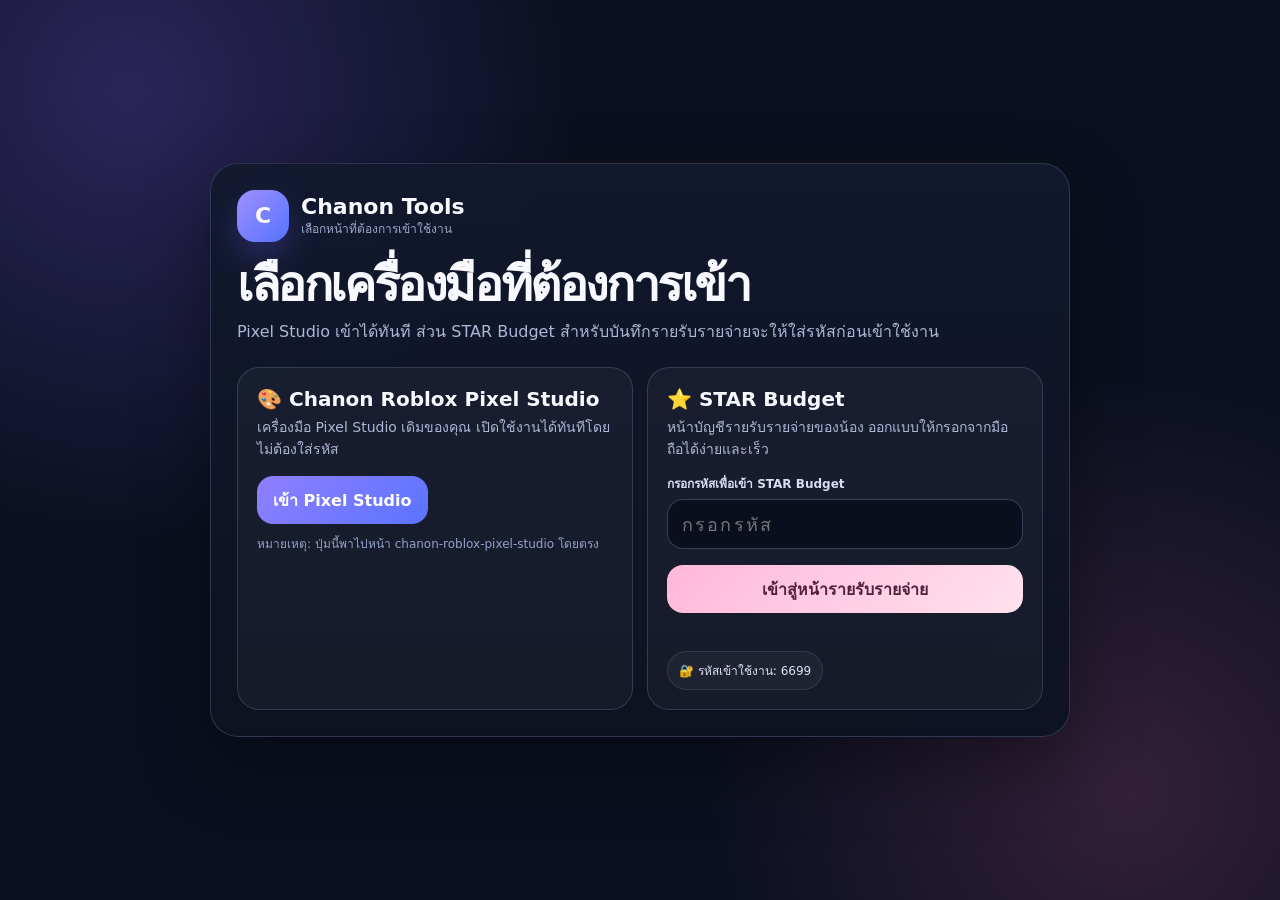
==== commit 0aa35832: "Improve gateway for mobile and STAR access" ====
--- a/index.html
+++ b/index.html
@@ -2,69 +2,43 @@
 <html lang="th">
 <head>
 <meta charset="utf-8">
-<meta name="viewport" content="width=device-width,initial-scale=1">
+<meta name="viewport" content="width=device-width,initial-scale=1,viewport-fit=cover">
 <title>Chanon Tools</title>
-<meta name="theme-color" content="#0b1020">
+<meta name="theme-color" content="#101426">
 <style>
-:root{font-family:Inter,ui-sans-serif,system-ui,-apple-system,BlinkMacSystemFont,"Segoe UI",sans-serif;color:#f7f8ff;background:#090d18}
-*{box-sizing:border-box}body{margin:0;min-height:100vh;display:grid;place-items:center;padding:24px;background:
-radial-gradient(circle at 10% 10%,rgba(126,91,255,.25),transparent 32rem),
-radial-gradient(circle at 90% 90%,rgba(255,112,181,.17),transparent 30rem),#090d18}
-.shell{width:min(720px,100%)}.brand{display:flex;align-items:center;gap:14px;margin-bottom:18px}.logo{width:52px;height:52px;border-radius:16px;display:grid;place-items:center;background:linear-gradient(135deg,#8d79ff,#5372ff);font-weight:900;font-size:20px;box-shadow:0 12px 40px rgba(104,83,255,.3)}
-.card{background:rgba(18,23,42,.9);border:1px solid rgba(170,180,230,.18);border-radius:26px;padding:28px;box-shadow:0 26px 80px rgba(0,0,0,.35);backdrop-filter:blur(18px)}
-h1{margin:0;font-size:clamp(28px,6vw,48px);letter-spacing:-.04em}.sub{color:#aeb7d3;margin:8px 0 26px;line-height:1.6}
-.actions{display:grid;gap:16px}.tool{display:flex;align-items:center;justify-content:space-between;gap:16px;padding:18px;border:1px solid rgba(170,180,230,.16);border-radius:20px;background:#0d1324}.tool strong{display:block;font-size:18px}.tool span{display:block;color:#aeb7d3;font-size:13px;margin-top:4px}
-a.btn,button{border:0;border-radius:14px;padding:13px 16px;font-weight:800;cursor:pointer;text-decoration:none;white-space:nowrap}.primary{color:white;background:linear-gradient(135deg,#8b76ff,#586dff)}.pink{color:#351227;background:linear-gradient(135deg,#ffd8ea,#ffaed2)}
-.lock{margin-top:18px;padding-top:18px;border-top:1px solid rgba(170,180,230,.14)}label{display:block;color:#cbd2e7;font-weight:700;margin-bottom:8px}.row{display:grid;grid-template-columns:1fr auto;gap:10px}input{width:100%;min-height:48px;border:1px solid rgba(170,180,230,.22);border-radius:14px;background:#090e1c;color:#fff;padding:0 15px;font-size:18px;letter-spacing:.12em;outline:none}input:focus{border-color:#8c7aff;box-shadow:0 0 0 3px rgba(140,122,255,.13)}
-.note{margin-top:10px;color:#8893b4;font-size:12px;line-height:1.5}.error{height:22px;margin-top:8px;color:#ff9fbd;font-size:13px}
-@media(max-width:580px){.card{padding:20px}.tool{align-items:flex-start;flex-direction:column}.tool a{width:100%;text-align:center}.row{grid-template-columns:1fr}.row button{min-height:48px}}
+:root{font-family:Inter,system-ui,-apple-system,"Segoe UI",sans-serif;--bg:#0b1020;--panel:#12192d;--line:rgba(190,200,255,.18);--ink:#f8f9ff;--muted:#aeb7d5;--violet:#8f7fff;--blue:#5b74ff;--pink:#ffb8d8}
+*{box-sizing:border-box}body{margin:0;min-height:100vh;display:grid;place-items:center;padding:18px;color:var(--ink);background:radial-gradient(circle at 10% 10%,rgba(132,98,255,.26),transparent 28rem),radial-gradient(circle at 88% 88%,rgba(255,117,186,.16),transparent 26rem),var(--bg)}button,input{font:inherit}a{text-decoration:none;color:inherit}.wrap{width:min(860px,100%)}.box{padding:26px;border:1px solid var(--line);border-radius:28px;background:linear-gradient(180deg,rgba(18,25,45,.94),rgba(14,19,34,.98));box-shadow:0 28px 70px rgba(0,0,0,.35)}.brand{display:flex;align-items:center;gap:12px;margin-bottom:18px}.logo{width:52px;height:52px;border-radius:18px;display:grid;place-items:center;background:linear-gradient(135deg,#a08fff,#5573ff);font-size:22px;font-weight:900;box-shadow:0 14px 32px rgba(112,92,255,.28)}h1{margin:0;font-size:clamp(30px,7vw,48px);line-height:1.02;letter-spacing:-.05em}.lead{margin:10px 0 0;color:var(--muted);line-height:1.65}.grid{display:grid;grid-template-columns:1fr 1fr;gap:14px;margin-top:22px}.card{padding:19px;border:1px solid var(--line);border-radius:22px;background:rgba(255,255,255,.035)}.card h2{margin:0 0 6px;font-size:20px}.card p{margin:0;color:var(--muted);line-height:1.55;font-size:14px}.btn{display:inline-flex;align-items:center;justify-content:center;min-height:48px;padding:0 16px;border:0;border-radius:16px;font-weight:900;cursor:pointer}.primary{background:linear-gradient(135deg,var(--violet),var(--blue));color:white}.pink{background:linear-gradient(135deg,#ffb8d8,#ffe1ee);color:#512239;width:100%}.actions{margin-top:16px}.field{margin-top:14px}.field label{display:block;margin-bottom:6px;font-size:12px;font-weight:800;color:#d8ddf3}.field input{width:100%;min-height:50px;border-radius:16px;border:1px solid rgba(190,200,255,.25);background:#0a0f1e;color:#fff;padding:0 14px;font-size:18px;letter-spacing:.12em;outline:none}.field input:focus{border-color:#9a8bff;box-shadow:0 0 0 4px rgba(154,139,255,.13)}.note{margin-top:11px;color:#95a0c8;font-size:12px;line-height:1.5}.error{min-height:20px;margin-top:8px;color:#ffafcc;font-size:13px}.pill{display:inline-flex;margin-top:10px;padding:9px 11px;border-radius:999px;background:rgba(255,255,255,.04);border:1px solid rgba(190,200,255,.12);font-size:12px;color:#dce1f6}
+@media(max-width:720px){.box{padding:20px;border-radius:24px}.grid{grid-template-columns:1fr}.btn{width:100%}.logo{width:48px;height:48px;border-radius:16px}}
 </style>
 </head>
 <body>
-<main class="shell">
-  <div class="brand"><div class="logo">C</div><div><strong>CHANON</strong><div style="color:#8f9abb;font-size:12px">Personal tools</div></div></div>
-  <section class="card">
-    <h1>เลือกหน้าที่ต้องการเข้า</h1>
-    <p class="sub">หน้าเครื่องมือเดิมเข้าได้ทันที ส่วนหน้าบัญชีรายรับรายจ่ายสำหรับ STAR ต้องใส่รหัสก่อนเข้าใช้งาน</p>
-    <div class="actions">
-      <div class="tool">
-        <div><strong>🎨 Chanon Roblox Pixel Studio</strong><span>เครื่องมือ Pixel Studio เดิมของคุณ</span></div>
-        <a class="btn primary" href="./studio.html">เข้า Pixel Studio</a>
-      </div>
-    </div>
-    <div class="lock">
-      <label for="passcode">⭐ STAR — บัญชีรายรับรายจ่าย</label>
-      <div class="row">
-        <input id="passcode" type="password" inputmode="numeric" maxlength="12" autocomplete="off" placeholder="กรอกรหัส">
-        <button id="enterBudget" class="pink" type="button">เข้าสู่หน้าบัญชี</button>
-      </div>
-      <div id="error" class="error" role="alert"></div>
-      <div class="note">หมายเหตุ: ปุ่ม Pixel Studio เข้าได้โดยไม่ต้องใส่รหัส ส่วนหน้าบัญชีต้องใส่รหัสที่กำหนด</div>
-    </div>
-  </section>
+<main class="wrap">
+<section class="box">
+  <div class="brand"><div class="logo">C</div><div><strong style="font-size:22px">Chanon Tools</strong><div style="color:#9ca7cb;font-size:12px">เลือกหน้าที่ต้องการเข้าใช้งาน</div></div></div>
+  <h1>เลือกเครื่องมือที่ต้องการเข้า</h1>
+  <p class="lead">Pixel Studio เข้าได้ทันที ส่วน STAR Budget สำหรับบันทึกรายรับรายจ่ายจะให้ใส่รหัสก่อนเข้าใช้งาน</p>
+  <div class="grid">
+    <article class="card">
+      <h2>🎨 Chanon Roblox Pixel Studio</h2>
+      <p>เครื่องมือ Pixel Studio เดิมของคุณ เปิดใช้งานได้ทันทีโดยไม่ต้องใส่รหัส</p>
+      <div class="actions"><a class="btn primary" href="./studio.html">เข้า Pixel Studio</a></div>
+      <div class="note">หมายเหตุ: ปุ่มนี้พาไปหน้า chanon-roblox-pixel-studio โดยตรง</div>
+    </article>
+    <article class="card">
+      <h2>⭐ STAR Budget</h2>
+      <p>หน้าบัญชีรายรับรายจ่ายของน้อง ออกแบบให้กรอกจากมือถือได้ง่ายและเร็ว</p>
+      <div class="field"><label for="passcode">กรอกรหัสเพื่อเข้า STAR Budget</label><input id="passcode" type="password" inputmode="numeric" autocomplete="off" maxlength="12" placeholder="กรอกรหัส"></div>
+      <div class="actions"><button class="btn pink" id="enterBudget" type="button">เข้าสู่หน้ารายรับรายจ่าย</button></div>
+      <div id="error" class="error"></div>
+      <div class="pill">🔐 รหัสเข้าใช้งาน: 6699</div>
+    </article>
+  </div>
+</section>
 </main>
 <script>
-const input=document.getElementById('passcode');
-const button=document.getElementById('enterBudget');
-const error=document.getElementById('error');
-async function sha256(text){
-  const data=new TextEncoder().encode(text);
-  const digest=await crypto.subtle.digest('SHA-256',data);
-  return [...new Uint8Array(digest)].map(b=>b.toString(16).padStart(2,'0')).join('');
-}
-async function enter(){
-  error.textContent='';
-  const hash=await sha256(input.value.trim());
-  if(hash==='ec9c3833d2daef77604a3cfc097bbc5e919e4c96e8fd13bc34fdf0a2e4474e79'){
-    sessionStorage.setItem('star-budget-auth','ok');
-    location.href='./budget.html';
-  }else{
-    error.textContent='รหัสไม่ถูกต้อง กรุณาลองใหม่';
-    input.select();
-  }
-}
-button.addEventListener('click',enter);
-input.addEventListener('keydown',e=>{if(e.key==='Enter')enter()});
+async function sha256(text){const data=new TextEncoder().encode(text);const digest=await crypto.subtle.digest('SHA-256',data);return [...new Uint8Array(digest)].map(b=>b.toString(16).padStart(2,'0')).join('')}
+const input=document.getElementById('passcode'),error=document.getElementById('error');
+async function go(){error.textContent='';const hash=await sha256(input.value.trim());if(hash==='ec9c3833d2daef77604a3cfc097bbc5e919e4c96e8fd13bc34fdf0a2e4474e79'){sessionStorage.setItem('star-budget-auth','ok');location.href='./budget.html'}else{error.textContent='รหัสไม่ถูกต้อง กรุณาลองใหม่';input.focus();input.select()}}
+document.getElementById('enterBudget').addEventListener('click',go);input.addEventListener('keydown',e=>{if(e.key==='Enter')go()});
 </script>
-</body>
-</html>+</body></html>
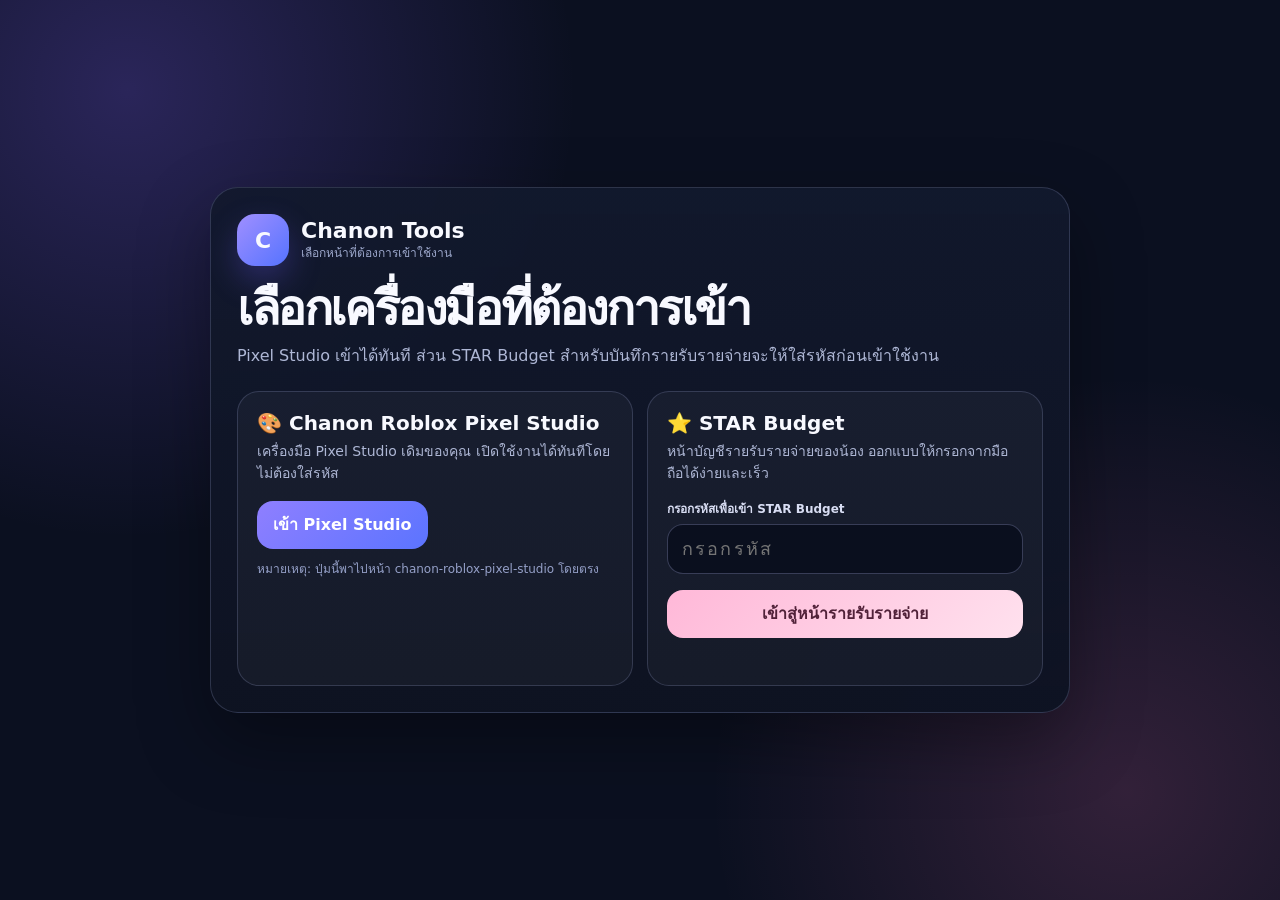
==== commit 534ea488: "Remove visible STAR Budget passcode hint" ====
--- a/index.html
+++ b/index.html
@@ -7,7 +7,7 @@
 <meta name="theme-color" content="#101426">
 <style>
 :root{font-family:Inter,system-ui,-apple-system,"Segoe UI",sans-serif;--bg:#0b1020;--panel:#12192d;--line:rgba(190,200,255,.18);--ink:#f8f9ff;--muted:#aeb7d5;--violet:#8f7fff;--blue:#5b74ff;--pink:#ffb8d8}
-*{box-sizing:border-box}body{margin:0;min-height:100vh;display:grid;place-items:center;padding:18px;color:var(--ink);background:radial-gradient(circle at 10% 10%,rgba(132,98,255,.26),transparent 28rem),radial-gradient(circle at 88% 88%,rgba(255,117,186,.16),transparent 26rem),var(--bg)}button,input{font:inherit}a{text-decoration:none;color:inherit}.wrap{width:min(860px,100%)}.box{padding:26px;border:1px solid var(--line);border-radius:28px;background:linear-gradient(180deg,rgba(18,25,45,.94),rgba(14,19,34,.98));box-shadow:0 28px 70px rgba(0,0,0,.35)}.brand{display:flex;align-items:center;gap:12px;margin-bottom:18px}.logo{width:52px;height:52px;border-radius:18px;display:grid;place-items:center;background:linear-gradient(135deg,#a08fff,#5573ff);font-size:22px;font-weight:900;box-shadow:0 14px 32px rgba(112,92,255,.28)}h1{margin:0;font-size:clamp(30px,7vw,48px);line-height:1.02;letter-spacing:-.05em}.lead{margin:10px 0 0;color:var(--muted);line-height:1.65}.grid{display:grid;grid-template-columns:1fr 1fr;gap:14px;margin-top:22px}.card{padding:19px;border:1px solid var(--line);border-radius:22px;background:rgba(255,255,255,.035)}.card h2{margin:0 0 6px;font-size:20px}.card p{margin:0;color:var(--muted);line-height:1.55;font-size:14px}.btn{display:inline-flex;align-items:center;justify-content:center;min-height:48px;padding:0 16px;border:0;border-radius:16px;font-weight:900;cursor:pointer}.primary{background:linear-gradient(135deg,var(--violet),var(--blue));color:white}.pink{background:linear-gradient(135deg,#ffb8d8,#ffe1ee);color:#512239;width:100%}.actions{margin-top:16px}.field{margin-top:14px}.field label{display:block;margin-bottom:6px;font-size:12px;font-weight:800;color:#d8ddf3}.field input{width:100%;min-height:50px;border-radius:16px;border:1px solid rgba(190,200,255,.25);background:#0a0f1e;color:#fff;padding:0 14px;font-size:18px;letter-spacing:.12em;outline:none}.field input:focus{border-color:#9a8bff;box-shadow:0 0 0 4px rgba(154,139,255,.13)}.note{margin-top:11px;color:#95a0c8;font-size:12px;line-height:1.5}.error{min-height:20px;margin-top:8px;color:#ffafcc;font-size:13px}.pill{display:inline-flex;margin-top:10px;padding:9px 11px;border-radius:999px;background:rgba(255,255,255,.04);border:1px solid rgba(190,200,255,.12);font-size:12px;color:#dce1f6}
+*{box-sizing:border-box}body{margin:0;min-height:100vh;display:grid;place-items:center;padding:18px;color:var(--ink);background:radial-gradient(circle at 10% 10%,rgba(132,98,255,.26),transparent 28rem),radial-gradient(circle at 88% 88%,rgba(255,117,186,.16),transparent 26rem),var(--bg)}button,input{font:inherit}a{text-decoration:none;color:inherit}.wrap{width:min(860px,100%)}.box{padding:26px;border:1px solid var(--line);border-radius:28px;background:linear-gradient(180deg,rgba(18,25,45,.94),rgba(14,19,34,.98));box-shadow:0 28px 70px rgba(0,0,0,.35)}.brand{display:flex;align-items:center;gap:12px;margin-bottom:18px}.logo{width:52px;height:52px;border-radius:18px;display:grid;place-items:center;background:linear-gradient(135deg,#a08fff,#5573ff);font-size:22px;font-weight:900;box-shadow:0 14px 32px rgba(112,92,255,.28)}h1{margin:0;font-size:clamp(30px,7vw,48px);line-height:1.02;letter-spacing:-.05em}.lead{margin:10px 0 0;color:var(--muted);line-height:1.65}.grid{display:grid;grid-template-columns:1fr 1fr;gap:14px;margin-top:22px}.card{padding:19px;border:1px solid var(--line);border-radius:22px;background:rgba(255,255,255,.035)}.card h2{margin:0 0 6px;font-size:20px}.card p{margin:0;color:var(--muted);line-height:1.55;font-size:14px}.btn{display:inline-flex;align-items:center;justify-content:center;min-height:48px;padding:0 16px;border:0;border-radius:16px;font-weight:900;cursor:pointer}.primary{background:linear-gradient(135deg,var(--violet),var(--blue));color:white}.pink{background:linear-gradient(135deg,#ffb8d8,#ffe1ee);color:#512239;width:100%}.actions{margin-top:16px}.field{margin-top:14px}.field label{display:block;margin-bottom:6px;font-size:12px;font-weight:800;color:#d8ddf3}.field input{width:100%;min-height:50px;border-radius:16px;border:1px solid rgba(190,200,255,.25);background:#0a0f1e;color:#fff;padding:0 14px;font-size:18px;letter-spacing:.12em;outline:none}.field input:focus{border-color:#9a8bff;box-shadow:0 0 0 4px rgba(154,139,255,.13)}.note{margin-top:11px;color:#95a0c8;font-size:12px;line-height:1.5}.error{min-height:20px;margin-top:8px;color:#ffafcc;font-size:13px}
 @media(max-width:720px){.box{padding:20px;border-radius:24px}.grid{grid-template-columns:1fr}.btn{width:100%}.logo{width:48px;height:48px;border-radius:16px}}
 </style>
 </head>
@@ -30,8 +30,7 @@
       <div class="field"><label for="passcode">กรอกรหัสเพื่อเข้า STAR Budget</label><input id="passcode" type="password" inputmode="numeric" autocomplete="off" maxlength="12" placeholder="กรอกรหัส"></div>
       <div class="actions"><button class="btn pink" id="enterBudget" type="button">เข้าสู่หน้ารายรับรายจ่าย</button></div>
       <div id="error" class="error"></div>
-      <div class="pill">🔐 รหัสเข้าใช้งาน: 6699</div>
-    </article>
+</article>
   </div>
 </section>
 </main>
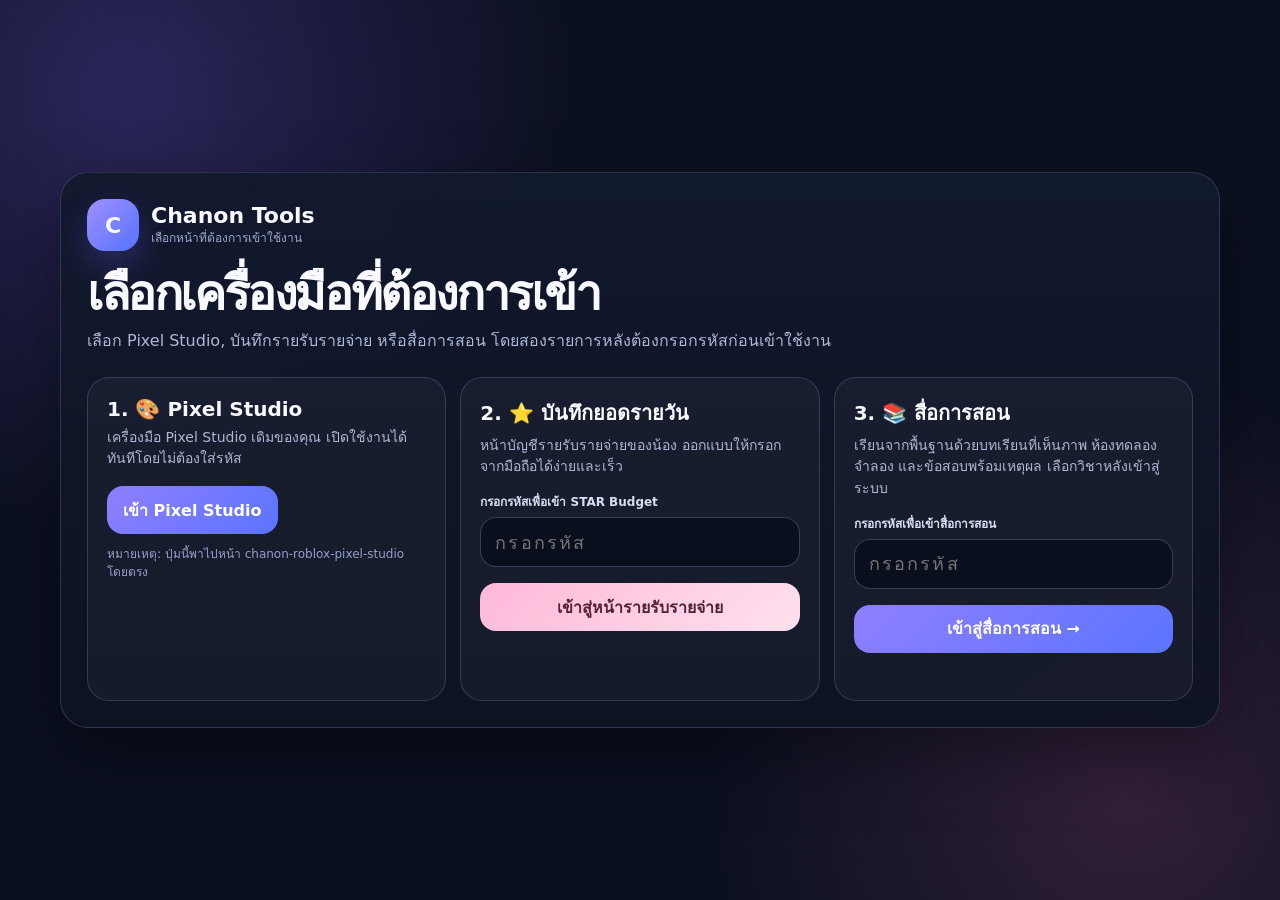
==== commit 7b0fe721: "Add password-gated teaching portal and complete interactive physics course" ====
--- a/index.html
+++ b/index.html
@@ -7,7 +7,8 @@
 <meta name="theme-color" content="#101426">
 <style>
 :root{font-family:Inter,system-ui,-apple-system,"Segoe UI",sans-serif;--bg:#0b1020;--panel:#12192d;--line:rgba(190,200,255,.18);--ink:#f8f9ff;--muted:#aeb7d5;--violet:#8f7fff;--blue:#5b74ff;--pink:#ffb8d8}
-*{box-sizing:border-box}body{margin:0;min-height:100vh;display:grid;place-items:center;padding:18px;color:var(--ink);background:radial-gradient(circle at 10% 10%,rgba(132,98,255,.26),transparent 28rem),radial-gradient(circle at 88% 88%,rgba(255,117,186,.16),transparent 26rem),var(--bg)}button,input{font:inherit}a{text-decoration:none;color:inherit}.wrap{width:min(860px,100%)}.box{padding:26px;border:1px solid var(--line);border-radius:28px;background:linear-gradient(180deg,rgba(18,25,45,.94),rgba(14,19,34,.98));box-shadow:0 28px 70px rgba(0,0,0,.35)}.brand{display:flex;align-items:center;gap:12px;margin-bottom:18px}.logo{width:52px;height:52px;border-radius:18px;display:grid;place-items:center;background:linear-gradient(135deg,#a08fff,#5573ff);font-size:22px;font-weight:900;box-shadow:0 14px 32px rgba(112,92,255,.28)}h1{margin:0;font-size:clamp(30px,7vw,48px);line-height:1.02;letter-spacing:-.05em}.lead{margin:10px 0 0;color:var(--muted);line-height:1.65}.grid{display:grid;grid-template-columns:1fr 1fr;gap:14px;margin-top:22px}.card{padding:19px;border:1px solid var(--line);border-radius:22px;background:rgba(255,255,255,.035)}.card h2{margin:0 0 6px;font-size:20px}.card p{margin:0;color:var(--muted);line-height:1.55;font-size:14px}.btn{display:inline-flex;align-items:center;justify-content:center;min-height:48px;padding:0 16px;border:0;border-radius:16px;font-weight:900;cursor:pointer}.primary{background:linear-gradient(135deg,var(--violet),var(--blue));color:white}.pink{background:linear-gradient(135deg,#ffb8d8,#ffe1ee);color:#512239;width:100%}.actions{margin-top:16px}.field{margin-top:14px}.field label{display:block;margin-bottom:6px;font-size:12px;font-weight:800;color:#d8ddf3}.field input{width:100%;min-height:50px;border-radius:16px;border:1px solid rgba(190,200,255,.25);background:#0a0f1e;color:#fff;padding:0 14px;font-size:18px;letter-spacing:.12em;outline:none}.field input:focus{border-color:#9a8bff;box-shadow:0 0 0 4px rgba(154,139,255,.13)}.note{margin-top:11px;color:#95a0c8;font-size:12px;line-height:1.5}.error{min-height:20px;margin-top:8px;color:#ffafcc;font-size:13px}
+*{box-sizing:border-box}body{margin:0;min-height:100vh;display:grid;place-items:center;padding:18px;color:var(--ink);background:radial-gradient(circle at 10% 10%,rgba(132,98,255,.26),transparent 28rem),radial-gradient(circle at 88% 88%,rgba(255,117,186,.16),transparent 26rem),var(--bg)}button,input{font:inherit}a{text-decoration:none;color:inherit}.wrap{width:min(1160px,100%)}.box{padding:26px;border:1px solid var(--line);border-radius:28px;background:linear-gradient(180deg,rgba(18,25,45,.94),rgba(14,19,34,.98));box-shadow:0 28px 70px rgba(0,0,0,.35)}.brand{display:flex;align-items:center;gap:12px;margin-bottom:18px}.logo{width:52px;height:52px;border-radius:18px;display:grid;place-items:center;background:linear-gradient(135deg,#a08fff,#5573ff);font-size:22px;font-weight:900;box-shadow:0 14px 32px rgba(112,92,255,.28)}h1{margin:0;font-size:clamp(30px,7vw,48px);line-height:1.02;letter-spacing:-.05em}.lead{margin:10px 0 0;color:var(--muted);line-height:1.65}.grid{display:grid;grid-template-columns:repeat(3,minmax(0,1fr));gap:14px;margin-top:22px}.card{padding:19px;border:1px solid var(--line);border-radius:22px;background:rgba(255,255,255,.035)}.card h2{margin:0 0 6px;font-size:20px}.card p{margin:0;color:var(--muted);line-height:1.55;font-size:14px}.btn{display:inline-flex;align-items:center;justify-content:center;min-height:48px;padding:0 16px;border:0;border-radius:16px;font-weight:900;cursor:pointer}.primary{background:linear-gradient(135deg,var(--violet),var(--blue));color:white}.pink{background:linear-gradient(135deg,#ffb8d8,#ffe1ee);color:#512239;width:100%}.actions{margin-top:16px}.field{margin-top:14px}.field label{display:block;margin-bottom:6px;font-size:12px;font-weight:800;color:#d8ddf3}.field input{width:100%;min-height:50px;border-radius:16px;border:1px solid rgba(190,200,255,.25);background:#0a0f1e;color:#fff;padding:0 14px;font-size:18px;letter-spacing:.12em;outline:none}.field input:focus{border-color:#9a8bff;box-shadow:0 0 0 4px rgba(154,139,255,.13)}.note{margin-top:11px;color:#95a0c8;font-size:12px;line-height:1.5}.error{min-height:20px;margin-top:8px;color:#ffafcc;font-size:13px}
+@media(min-width:721px) and (max-width:1000px){.grid{grid-template-columns:1fr 1fr}.card:last-child{grid-column:1/-1}}
 @media(max-width:720px){.box{padding:20px;border-radius:24px}.grid{grid-template-columns:1fr}.btn{width:100%}.logo{width:48px;height:48px;border-radius:16px}}
 </style>
 </head>
@@ -16,28 +17,38 @@
 <section class="box">
   <div class="brand"><div class="logo">C</div><div><strong style="font-size:22px">Chanon Tools</strong><div style="color:#9ca7cb;font-size:12px">เลือกหน้าที่ต้องการเข้าใช้งาน</div></div></div>
   <h1>เลือกเครื่องมือที่ต้องการเข้า</h1>
-  <p class="lead">Pixel Studio เข้าได้ทันที ส่วน STAR Budget สำหรับบันทึกรายรับรายจ่ายจะให้ใส่รหัสก่อนเข้าใช้งาน</p>
+  <p class="lead">เลือก Pixel Studio, บันทึกรายรับรายจ่าย หรือสื่อการสอน โดยสองรายการหลังต้องกรอกรหัสก่อนเข้าใช้งาน</p>
   <div class="grid">
     <article class="card">
-      <h2>🎨 Chanon Roblox Pixel Studio</h2>
+      <h2>1. 🎨 Pixel Studio</h2>
       <p>เครื่องมือ Pixel Studio เดิมของคุณ เปิดใช้งานได้ทันทีโดยไม่ต้องใส่รหัส</p>
       <div class="actions"><a class="btn primary" href="./studio.html">เข้า Pixel Studio</a></div>
       <div class="note">หมายเหตุ: ปุ่มนี้พาไปหน้า chanon-roblox-pixel-studio โดยตรง</div>
     </article>
     <article class="card">
-      <h2>⭐ STAR Budget</h2>
+      <h2>2. ⭐ บันทึกยอดรายวัน</h2>
       <p>หน้าบัญชีรายรับรายจ่ายของน้อง ออกแบบให้กรอกจากมือถือได้ง่ายและเร็ว</p>
       <div class="field"><label for="passcode">กรอกรหัสเพื่อเข้า STAR Budget</label><input id="passcode" type="password" inputmode="numeric" autocomplete="off" maxlength="12" placeholder="กรอกรหัส"></div>
       <div class="actions"><button class="btn pink" id="enterBudget" type="button">เข้าสู่หน้ารายรับรายจ่าย</button></div>
       <div id="error" class="error"></div>
-</article>
+    </article>
+    <article class="card">
+      <h2>3. 📚 สื่อการสอน</h2>
+      <p>เรียนจากพื้นฐานด้วยบทเรียนที่เห็นภาพ ห้องทดลองจำลอง และข้อสอบพร้อมเหตุผล เลือกวิชาหลังเข้าสู่ระบบ</p>
+      <form id="education-login">
+        <div class="field"><label for="education-passcode">กรอกรหัสเพื่อเข้าสื่อการสอน</label><input id="education-passcode" name="password" type="password" inputmode="numeric" autocomplete="off" maxlength="12" placeholder="กรอกรหัส" required></div>
+        <div class="actions"><button class="btn primary" type="submit" id="enterEducation" style="width:100%">เข้าสู่สื่อการสอน →</button></div>
+        <div id="education-error" class="error" role="status" aria-live="polite"></div>
+      </form>
+    </article>
   </div>
 </section>
 </main>
 <script>
 async function sha256(text){const data=new TextEncoder().encode(text);const digest=await crypto.subtle.digest('SHA-256',data);return [...new Uint8Array(digest)].map(b=>b.toString(16).padStart(2,'0')).join('')}
 const input=document.getElementById('passcode'),error=document.getElementById('error');
-async function go(){error.textContent='';const hash=await sha256(input.value.trim());if(hash==='ec9c3833d2daef77604a3cfc097bbc5e919e4c96e8fd13bc34fdf0a2e4474e79'){sessionStorage.setItem('star-budget-auth','ok');location.href='./budget.html'}else{error.textContent='รหัสไม่ถูกต้อง กรุณาลองใหม่';input.focus();input.select()}}
+async function go(){error.textContent='';const pass=input.value.trim();const hash=await sha256(pass);if(hash==='ec9c3833d2daef77604a3cfc097bbc5e919e4c96e8fd13bc34fdf0a2e4474e79'){sessionStorage.setItem('star-budget-auth','ok');sessionStorage.setItem('star-budget-passcode',pass);location.href='./budget.html'}else{error.textContent='รหัสไม่ถูกต้อง กรุณาลองใหม่';input.focus();input.select()}}
 document.getElementById('enterBudget').addEventListener('click',go);input.addEventListener('keydown',e=>{if(e.key==='Enter')go()});
 </script>
+<script src="./education/login.js"></script>
 </body></html>
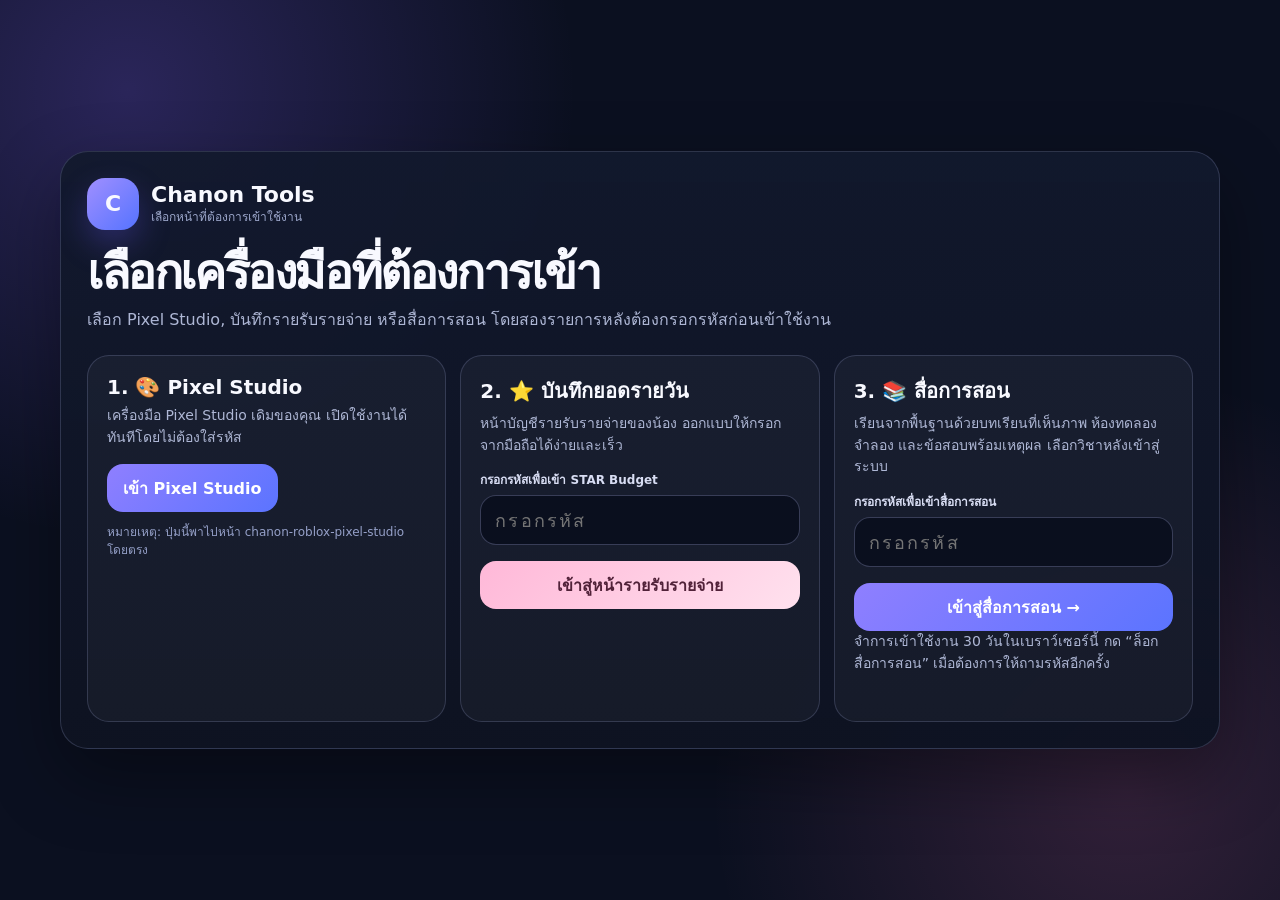
==== commit fdd624ca: "Remember education access across PDF tabs with expiry and shared logout" ====
--- a/index.html
+++ b/index.html
@@ -38,6 +38,7 @@
       <form id="education-login">
         <div class="field"><label for="education-passcode">กรอกรหัสเพื่อเข้าสื่อการสอน</label><input id="education-passcode" name="password" type="password" inputmode="numeric" autocomplete="off" maxlength="12" placeholder="กรอกรหัส" required></div>
         <div class="actions"><button class="btn primary" type="submit" id="enterEducation" style="width:100%">เข้าสู่สื่อการสอน →</button></div>
+        <p class="note" id="education-session-note"></p>
         <div id="education-error" class="error" role="status" aria-live="polite"></div>
       </form>
     </article>
@@ -50,5 +51,5 @@
 async function go(){error.textContent='';const pass=input.value.trim();const hash=await sha256(pass);if(hash==='ec9c3833d2daef77604a3cfc097bbc5e919e4c96e8fd13bc34fdf0a2e4474e79'){sessionStorage.setItem('star-budget-auth','ok');sessionStorage.setItem('star-budget-passcode',pass);location.href='./budget.html'}else{error.textContent='รหัสไม่ถูกต้อง กรุณาลองใหม่';input.focus();input.select()}}
 document.getElementById('enterBudget').addEventListener('click',go);input.addEventListener('keydown',e=>{if(e.key==='Enter')go()});
 </script>
-<script src="./education/login.js"></script>
+<script src="./education/auth.js?v=20261013-shared-access-v2"></script><script src="./education/login.js?v=20261013-shared-access-v2"></script>
 </body></html>
